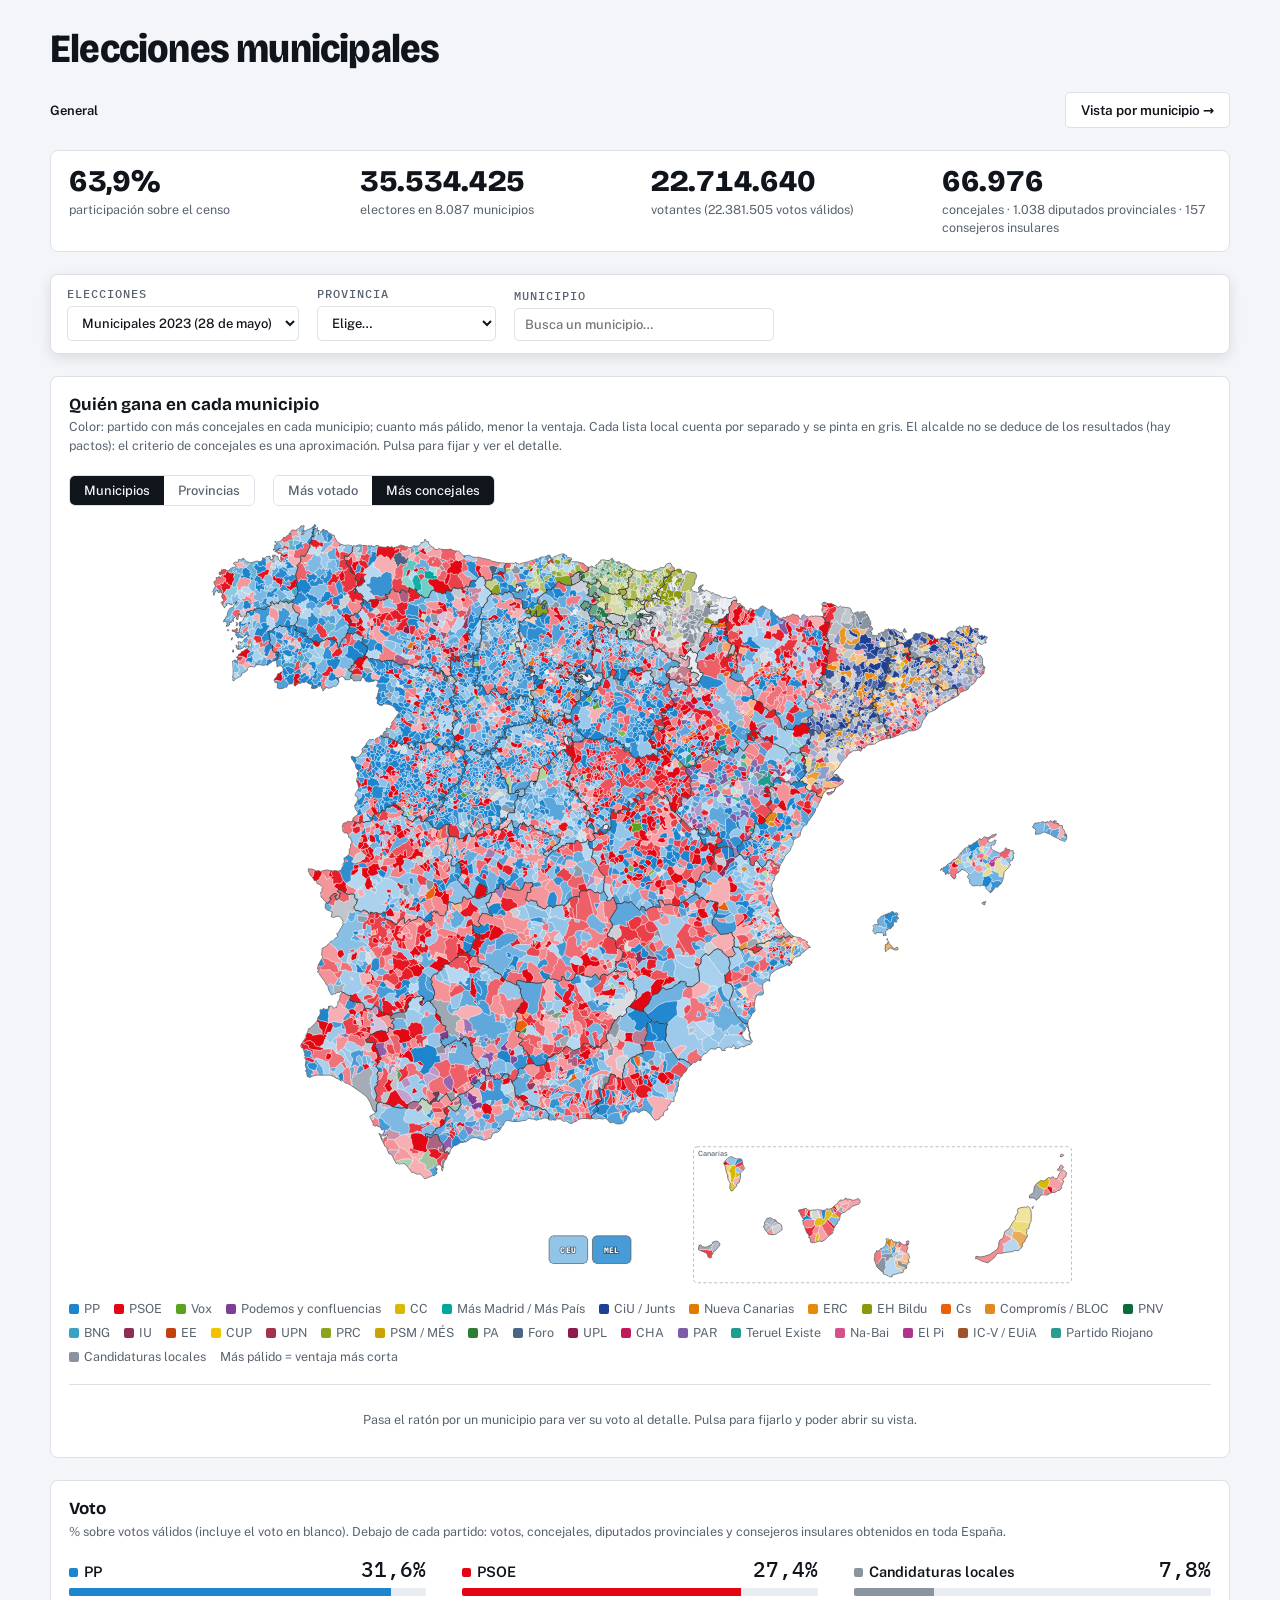
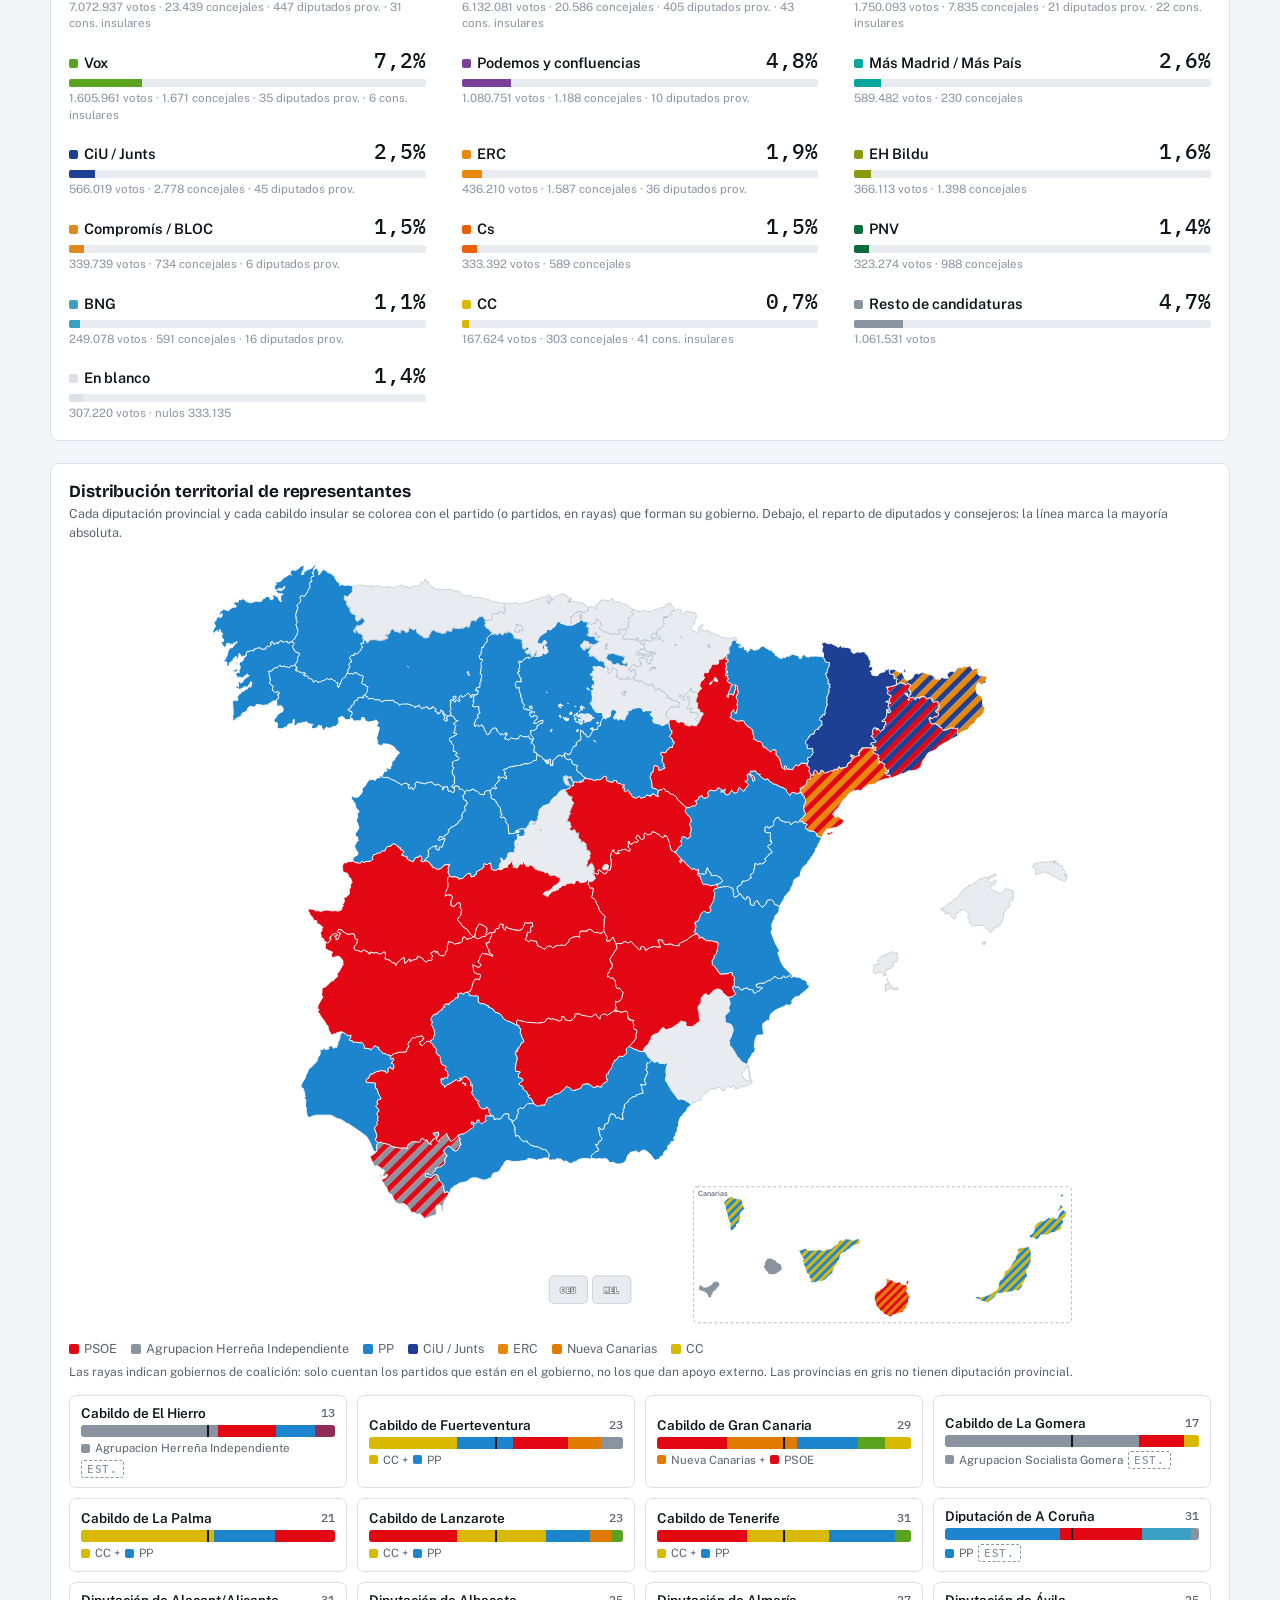
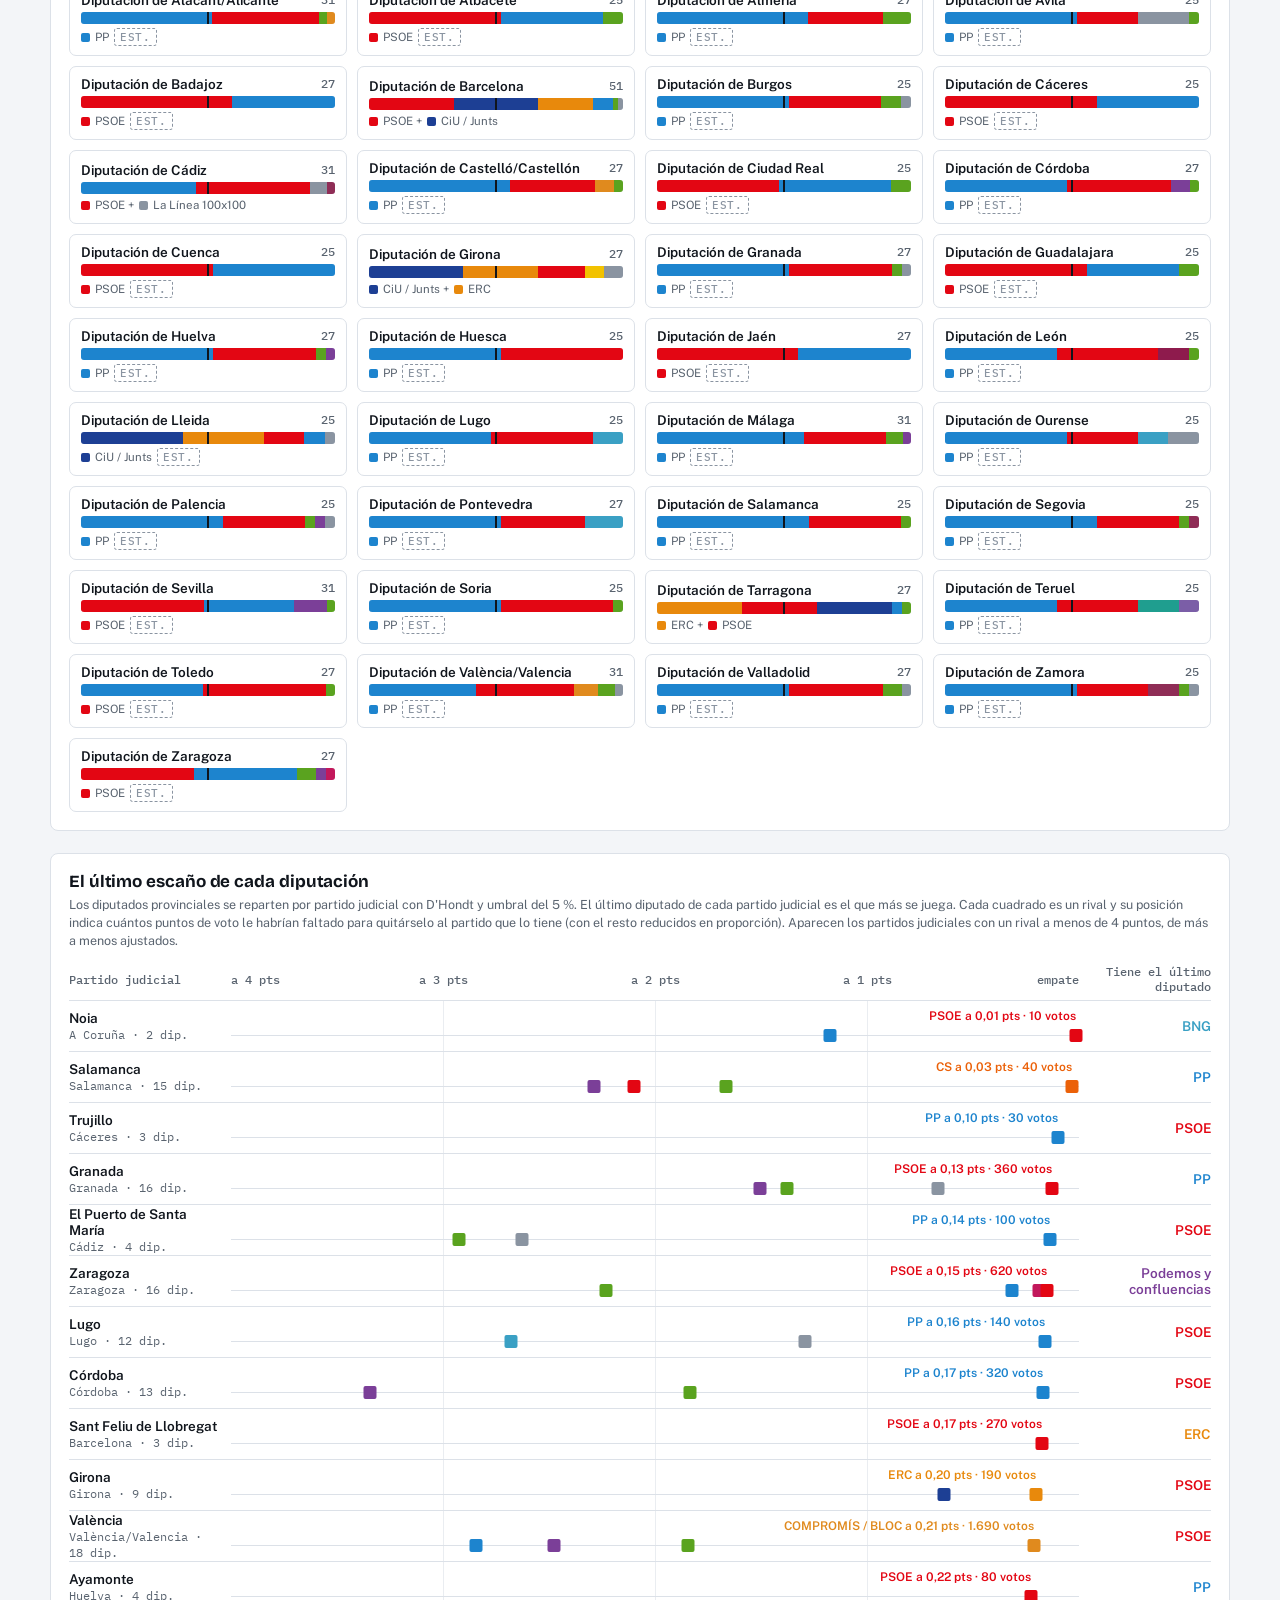
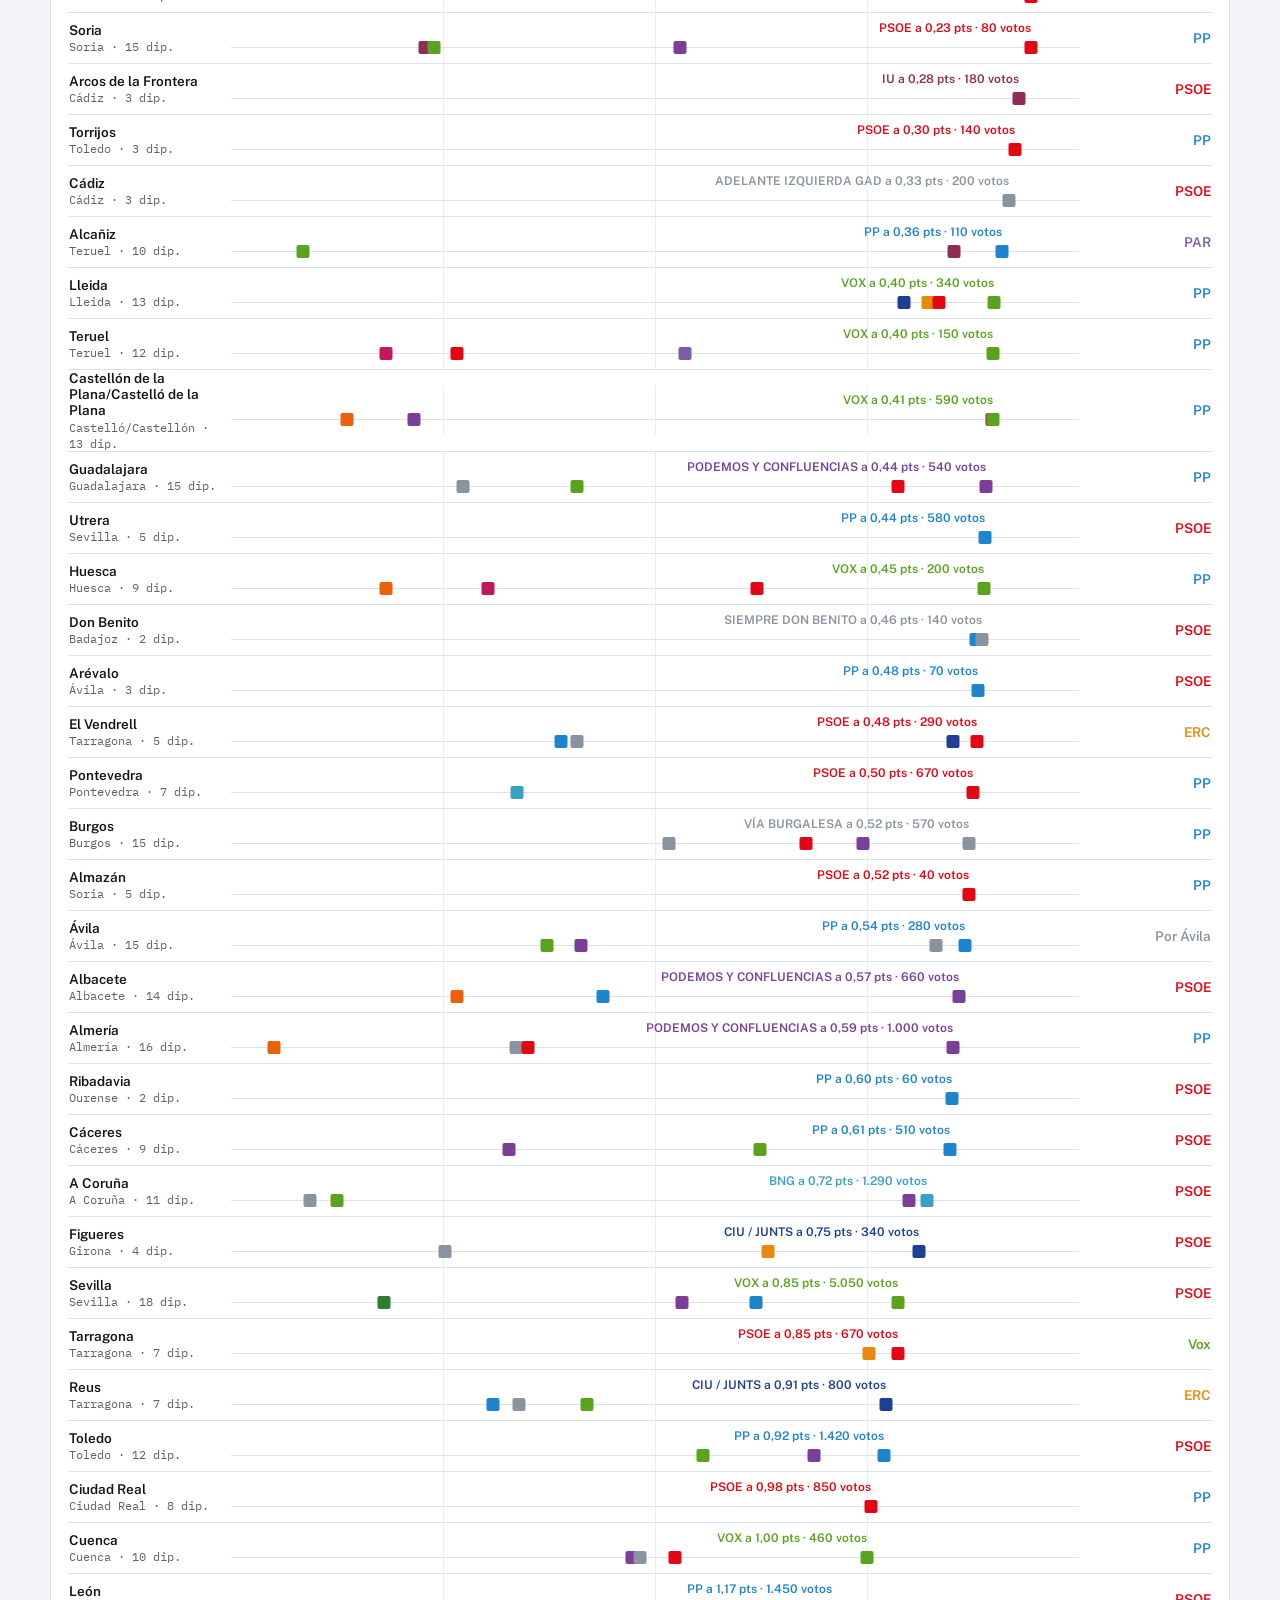
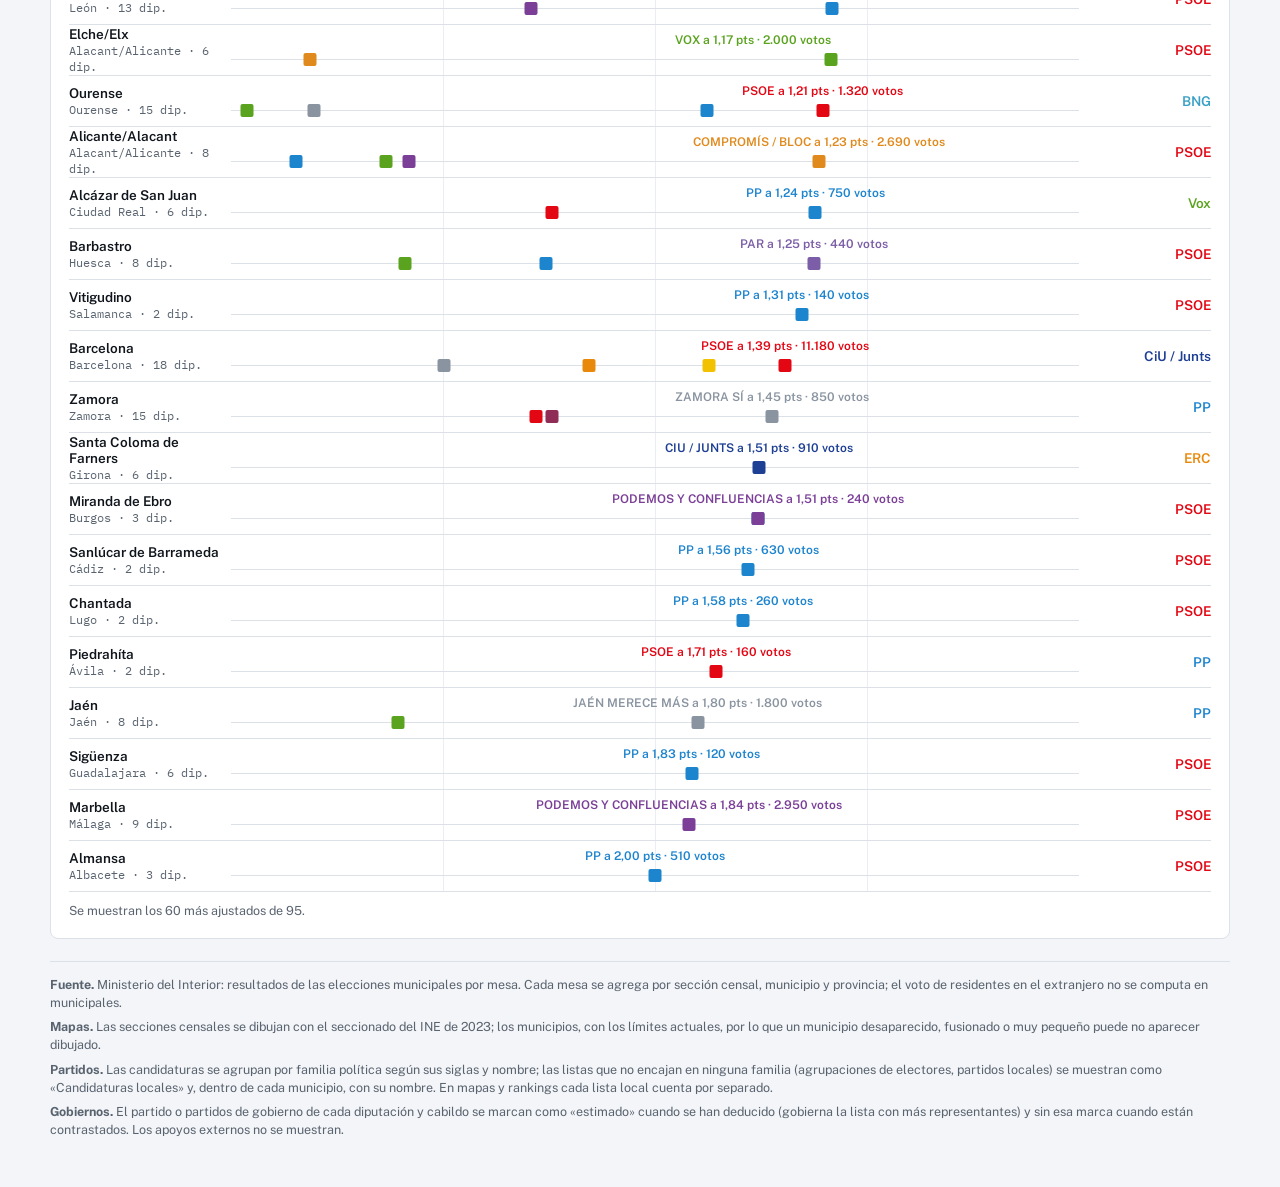
==== index.html @ f59f626d "Upload municipal election simulator Co-authored-by: Copilot App <223556219+Copilot@users.noreply.git" ====
<!doctype html>
<html lang="es">
<head>
<meta charset="utf-8">
<meta name="viewport" content="width=device-width,initial-scale=1,viewport-fit=cover">
<title>Elecciones municipales</title>
<meta name="description" content="Resultados de las elecciones municipales de España (1979-2023) por sección censal, municipio, provincia, diputación y cabildo.">
<link rel="stylesheet" href="https://fonts.googleapis.com/css2?family=Bricolage+Grotesque:opsz,wght@12..96,600;12..96,800&family=Public+Sans:wght@400;500;600&family=IBM+Plex+Mono:wght@400;500&display=swap"><link rel="stylesheet" href="css/style.css">

</head>
<body>
<div class="wrap">
  <h1 class="sitetitle"><a href="index.html">Elecciones municipales</a></h1>
  <div class="topbar">
    <nav class="crumbs" id="crumbs" aria-label="Migas de pan"><span class="cur">General</span></nav>
    <div class="navbtns">
      <a class="btnlk ghost" id="bMun" href="municipio.html">Vista por municipio →</a>
    </div>
  </div>
  <section class="card" id="part"><div class="kpis k4" id="partk"></div></section>
  <div id="bar"></div>

  <section class="card">
    <h2>Quién gana en cada municipio</h2>
    <p class="note" id="wnote"></p>
    <div class="toolrow">
      <div class="seg2" role="group" aria-label="Nivel del mapa"><button type="button" id="lMun" aria-pressed="true">Municipios</button><button type="button" id="lProv" aria-pressed="false">Provincias</button></div>
      <div class="seg2" role="group" aria-label="Criterio"><button type="button" id="cVot" aria-pressed="false">Más votado</button><button type="button" id="cCon" aria-pressed="true">Más concejales</button></div>
    </div>
    <svg class="natmap" id="nmap" role="img" aria-label="Mapa de ganadores"></svg>
    <div class="leg" id="wleg"></div>
    <div id="upanel" class="upanel"></div>
  </section>

  <section class="card">
    <h2>Voto</h2>
    <p class="note">% sobre votos válidos (incluye el voto en blanco). Debajo de cada partido: votos, concejales, diputados provinciales y consejeros insulares obtenidos en toda España.</p>
    <div class="rows" id="votes"></div>
  </section>

  <section class="card" id="terr">
    <h2>Distribución territorial de representantes</h2>
    <p class="note" id="tnote"></p>
    <svg class="natmap" id="tmap" role="img" aria-label="Mapa de gobiernos de diputaciones y cabildos"></svg>
    <div class="leg" id="tleg"></div>
    <p class="tnote">Las rayas indican gobiernos de coalición: solo cuentan los partidos que están en el gobierno, no los que dan apoyo externo. Las provincias en gris no tienen diputación provincial.</p>
    <div class="cards" id="tcards"></div>
  </section>


  <section class="card">
    <h2>El último escaño de cada diputación</h2>
    <p class="note" id="lsnote"></p>
    <div class="ls" id="disp"></div>
  </section>

  <div class="notes" id="notes"></div>
</div>
<div class="tt" id="tt"></div>
<script src="js/lib.js"></script>
<script>
let MAP, ALLP = {}, LEVEL = 'mun', BY = 's', SELP = DEF_PROV, MUNS = {};
const PROVN = id => G.prov[G.pi[id]];
function partic() {
  const n = G.nat, vc = n.v.reduce((a, b) => a + b, 0), vt = vc + n.bl + n.nu;
  $('#partk').innerHTML = `<div><b>${fmt(vt / n.censo)}</b><span>participación sobre el censo</span></div><div><b>${nf(n.censo)}</b><span>electores en ${nf(n.nm)} municipios</span></div><div><b>${nf(vt)}</b><span>votantes (${nf(vc + n.bl)} votos válidos)</span></div><div><b>${nf(n.conc.reduce((a, b) => a + b, 0))}</b><span>concejales${G.hasdip ? ` · ${nf(n.dips.reduce((a, b) => a + b, 0))} diputados provinciales` : ''}${G.hascab ? ` · ${nf(n.ins.reduce((a, b) => a + b, 0))} consejeros insulares` : ''}</span></div>`;
}
function votes() { voteBars('#votes', G.nat.v, G.nat.bl, G.nat.nu, { conc: G.nat.conc, dips: G.hasdip ? G.nat.dips : null, ins: G.hascab ? G.nat.ins : null, maxShow: 14 }) }

/* ---------- mapa de ganadores ---------- */
function mapFrame(svg) { return `<rect class="bx" x="${MAP.can[0]}" y="${MAP.can[1]}" width="${MAP.can[2]}" height="${MAP.can[3]}" rx="6"/><text x="${MAP.can[0] + 8}" y="${MAP.can[1] + 16}">Canarias</text>` + [['ceu', 'CEU'], ['mel', 'MEL']].map(([k, t]) => { const b = MAP.boxes[k]; return `<text class="btnlab" x="${b[0] + b[2] / 2}" y="${b[1] + b[3] / 2 + 5}">${t}</text>` }).join('') }
function winners() {
  const svg = $('#nmap'); svg.setAttribute('viewBox', `0 0 ${MAP.w} ${MAP.h}`);
  $('#lMun').setAttribute('aria-pressed', LEVEL === 'mun'); $('#lProv').setAttribute('aria-pressed', LEVEL === 'prov');
  $('#cVot').setAttribute('aria-pressed', BY === 'v'); $('#cCon').setAttribute('aria-pressed', BY === 's');
  $('#wnote').textContent = (LEVEL === 'mun' ? 'Color: ' : 'Color: ') + (BY === 's' ? 'partido con más concejales' : 'candidatura más votada') + (LEVEL === 'mun' ? ' en cada municipio' : ' en el conjunto de cada provincia') + '; cuanto más pálido, menor la ventaja. Cada lista local cuenta por separado y se pinta en gris. El alcalde no se deduce de los resultados (hay pactos): el criterio de concejales es una aproximación. Pulsa para fijar y ver el detalle.';
  const used = new Set(); let h = '';
  const oldp = $('#upanel');
  if (LEVEL === 'mun') {
    Object.keys(MAP.mun).forEach(id => {
      const m = MUNS[id], w = m && win(m.E, m.bl, BY), d = MAP.mun[id];
      if (!m || !w) { h += `<path class="nd" d="${d}" data-tt="${esc(m ? m.n : id)} · sin datos"/>`; return }
      used.add(w.w);
      h += `<path d="${d}" data-m="${id}" style="${shade(w.w, w.m, BY === 's' ? 0.5 : 0.30)}" data-tt="${esc(m.n)} · ${esc(en(w.e))} ${BY === 's' ? w.e.s + ' concejales de ' + w.S : fmt(w.sh)}"/>`;
    });
    h += Object.values(MAP.prov).map(d => `<path class="pv" d="${d}"/>`).join('');
  } else {
    G.prov.forEach(p => {
      const d = MAP.prov[p.id]; if (!d) return;
      const w = winOf(BY === 's' ? p.conc : p.v, BY === 's' ? 0 : p.bl); if (!w) return; used.add(w.w);
      h += `<path d="${d}" data-p="${p.id}" style="${shade(w.w, w.m * (BY === 's' ? 1 : 1), 0.22)}" data-tt="${esc(p.n)} · ${esc(pname(w.w))} (${BY === 's' ? nf(p.conc[w.w]) + ' concejales' : fmt(p.v[w.w] / (p.v.reduce((a, b) => a + b, 0) + p.bl))})"/>`;
    });
  }
  svg.innerHTML = h + mapFrame();
  $('#wleg').innerHTML = [...used].sort((a, b) => a - b).map(i => `<span><i style="background:${pcol(i)}"></i>${esc(pname(i))}</span>`).join('') + '<span>Más pálido = ventaja más corta</span>';
  if (LEVEL === 'mun') attachPanel(svg, 'path[data-m]', 'm', id => { const m = MUNS[id]; if (!m) return null; const p = PROVN(id.slice(0, 2));
    return { title: m.n, meta: `${esc(p.n)} · ${nf(m.censo)} electores`, E: m.E, bl: m.bl, nu: m.nu, censo: m.censo, showS: true, seats: m.E.reduce((a, e) => a + e.s, 0), ref: { v: p.v, bl: p.bl }, refName: 'la provincia', action: { label: 'Ver el municipio →', run: () => nav(hMun(id)) } } }, 'Pasa el ratón por un municipio para ver su voto al detalle. Pulsa para fijarlo y poder abrir su vista.');
  else attachPanel(svg, 'path[data-p]', 'p', id => { const p = PROVN(id); const E = p.v.map((v, i) => ({ i, v, s: p.conc[i], n: null })).filter(e => e.v > 0);
    return { title: p.n, meta: `${nf(p.censo)} electores · ${nf(p.nm)} municipios`, E, bl: p.bl, nu: p.nu, censo: p.censo, showS: true, action: { label: 'Ver la provincia →', run: () => nav(hProv(id)) } } }, 'Pasa el ratón por una provincia para ver su voto al detalle. Pulsa para fijarla.');
}

/* ---------- gobiernos de diputaciones y cabildos ---------- */
function bodies() {
  const L = [];
  G.prov.forEach(p => { if (p.dip) L.push({ id: 'd' + p.id, kind: 'd', pid: p.id, n: 'Diputación de ' + p.n, short: p.n, seats: p.dip.s, es: p.dip.es }) });
  G.cab.forEach(c => L.push({ id: 'c' + c.id, kind: 'c', pid: c.pid, cid: c.id, n: 'Cabildo de ' + c.n, short: c.n, seats: c.s, es: c.es }));
  return L;
}
function bodyList(b) { return b.es.map((s, i) => ({ i, s })).filter(x => x.s > 0).sort((a, c) => c.s - a.s) }
function terr() {
  const B = bodies(), svg = $('#tmap');
  if (!B.length || !Object.keys(GOV).length) { $('#terr').querySelector('.tnote').hidden = true; $('#tnote').textContent = 'En estas elecciones no hay datos de diputaciones ni cabildos: las diputaciones se eligen por partido judicial desde 1987 y los cabildos canarios tienen datos desde 1987.'; svg.style.display = 'none'; return }
  $('#tnote').textContent = 'Cada diputación provincial y cada cabildo insular se colorea con el partido (o partidos, en rayas) que forman su gobierno. Debajo, el reparto de diputados y consejeros: la línea marca la mayoría absoluta.';
  const bm = {}; B.forEach(b => bm[b.id] = b); svg.setAttribute('viewBox', `0 0 ${MAP.w} ${MAP.h}`);
  let h = '', used = new Map();
  const tip = b => { const g = govOf(b.id); return `${b.n} · ${b.seats} ${b.kind === 'd' ? 'diputados' : 'consejeros'}${g ? ' · gobierno: ' + g.parts.map(p => p.n).join(' + ') : ''} · ${bodyList(b).map(x => pname(x.i) + ' ' + x.s).join(', ')}` };
  Object.keys(MAP.prov).forEach(pid => {
    const b = bm['d' + pid];
    if (pid === '35' || pid === '38') return;
    if (!b) { h += `<path class="nodip" d="${MAP.prov[pid]}" data-tt="${esc(PROVN(pid) ? PROVN(pid).n : pid)} · sin diputación provincial"/>`; return }
    const g = govOf(b.id); if (g) g.parts.forEach(p => used.set(p.i, p.n));
    h += `<path class="dp" d="${MAP.prov[pid]}" data-d="${pid}" style="fill:${govFill(g, 9)}" data-tt="${esc(tip(b))}"/>`;
  });
  Object.keys(MAP.isl).forEach(iid => { const b = bm['c' + iid]; if (!b) return; const g = govOf(b.id); if (g) g.parts.forEach(p => used.set(p.i, p.n)); h += `<path class="dp" d="${MAP.isl[iid]}" data-c="${iid}" style="fill:${govFill(g, 5)}" data-tt="${esc(tip(b))}"/>` });
  svg.innerHTML = h + mapFrame();
  svg.querySelectorAll('[data-d]').forEach(p => p.onclick = () => nav(hProv(p.dataset.d, 'dip')));
  svg.querySelectorAll('[data-c]').forEach(p => p.onclick = () => nav(hCab(p.dataset.c)));
  $('#tleg').innerHTML = [...used.keys()].map(i => `<span><i style="background:${pcol(i)}"></i>${esc(used.get(i))}</span>`).join('');
  B.sort((a, b) => a.n.localeCompare(b.n, 'es'));
  $('#tcards').innerHTML = B.map(b => { const g = govOf(b.id);
    return `<button type="button" class="bcard" data-id="${b.id}"><div class="t"><span>${esc(b.n)}</span><small>${b.seats}</small></div>${seatBar(bodyList(b).map(x => ({ i: x.i, s: x.s })), b.seats, 'sm')}<div class="g">${g ? g.parts.map(p => `<i style="background:${pcol(p.i)}"></i>${esc(p.n)}`).join(' + ') + (g.est ? ' <span class="est">est.</span>' : '') : '–'}</div></button>` }).join('');
  $('#tcards').querySelectorAll('.bcard').forEach(c => c.onclick = () => { const b = bm[c.dataset.id]; nav(b.kind === 'd' ? hProv(b.pid, 'dip') : hCab(b.cid)) });
}

/* ---------- último escaño de las diputaciones (por partido judicial) ---------- */
function lastSeats() {
  const MAXG = 4, L = [];
  if (!G.hasdip) { $('#disp').innerHTML = '<p class="note">En estas elecciones no hay datos de partidos judiciales ni de diputaciones.</p>'; $('#lsnote').textContent = ''; return }
  $('#lsnote').textContent = `Los diputados provinciales se reparten por partido judicial con D'Hondt y umbral del 5 %. El último diputado de cada partido judicial es el que más se juega. Cada cuadrado es un rival y su posición indica cuántos puntos de voto le habrían faltado para quitárselo al partido que lo tiene (con el resto reducidos en proporción). Aparecen los partidos judiciales con un rival a menos de ${MAXG} puntos, de más a menos ajustados.`;
  Object.entries(ALL).forEach(([pid, P]) => P.pj.forEach(pj => {
    const seats = pj[2]; if (seats < 2) return;
    const E = ents(pj[6], pj[7]), A = analyzeE(E, pj[4], seats, 0.05); if (!A.lastW) return;
    const h = A.lastW.k, gaps = [];
    A.L.forEach((e, j) => { if (j === h) return; const nd = needShare(A.row, j, seats, A.es[j] + 1, 0.05); if (nd !== null) gaps.push([j, (nd - A.row[j]) * 100, (nd - A.row[j]) * A.valid]) });
    gaps.sort((x, y) => x[1] - y[1]);
    if (gaps.length && gaps[0][1] <= MAXG) L.push({ pid, pj, A, h, gaps: gaps.filter(g => g[1] <= MAXG).slice(0, 4) });
  }));
  L.sort((x, y) => x.gaps[0][1] - y.gaps[0][1]);
  const fm = x => x.toFixed(2).replace('.', ','), xx = g => (1 - Math.min(g, MAXG) / MAXG) * 100;
  const ticks = [4, 3, 2, 1, 0].map(v => `<span class="${v % 2 ? 'o' : ''}" style="left:${(1 - v / MAXG) * 100}%">${v === 0 ? 'empate' : 'a ' + v + ' pts'}</span>`).join('');
  let h = `<div class="ax"><span>Partido judicial</span><div class="tk">${ticks}</div><span class="hh">Tiene el último diputado</span></div>`;
  L.slice(0, 60).forEach(d => {
    const g0 = d.gaps[0], pos = xx(g0[1]), al = pos > 70 ? `right:${100 - pos}%;text-align:right` : `left:${pos}%;transform:translateX(-50%)`, ln = j => d.A.L[j];
    const sq = d.gaps.slice().reverse().map(g => `<span class="sq" style="left:${xx(g[1])}%;background:${pcol(ln(g[0]).i)}" title="${esc(en(ln(g[0])))} a ${fm(g[1])} pts · unos ${nf(Math.ceil(g[2] / 10) * 10)} votos"></span>`).join('');
    h += `<button type="button" class="row" data-id="${d.pid}" data-pj="${d.pj[0]}"><span class="nm"><b>${esc(d.pj[1])}</b><small>${esc(PROVN(d.pid).n)} · ${d.pj[2]} dip.</small></span><span class="tr">${[1, 2, 3].map(v => `<span class="g" style="left:${xx(v)}%"></span>`).join('')}${sq}<span class="lb" style="color:${pcol(ln(g0[0]).i)};${al}">${esc(en(ln(g0[0])).toUpperCase().slice(0, 22))} a ${fm(g0[1])} pts · ${nf(Math.ceil(g0[2] / 10) * 10)} votos</span></span><span class="hd" style="color:${pcol(ln(d.h).i)}">${esc(en(ln(d.h)).slice(0, 22))}</span></button>`;
  });
  $('#disp').innerHTML = L.length ? h + (L.length > 60 ? `<p class="note" style="margin:10px 0 0">Se muestran los 60 más ajustados de ${L.length}.</p>` : '') : '<p class="note">Ningún partido judicial tuvo un rival a menos de 4 puntos del último diputado.</p>';
  $('#disp').querySelectorAll('.row').forEach(b => b.onclick = () => nav(href('provincia.html', { p: b.dataset.id, v: 'dip', pj: b.dataset.pj })));
}
let ALL = null;
(async () => {
  try {
    await loadG(); MAP = await jget('mapas/espana.json'); ALL = await loadAllProv();
    Object.entries(ALL).forEach(([pid, P]) => P.m.forEach(m => MUNS[pid + m[0]] = mkMun(m)));
    partic(); votes(); winners(); terr(); lastSeats();
    $('#lMun').onclick = () => { LEVEL = 'mun'; winners() }; $('#lProv').onclick = () => { LEVEL = 'prov'; winners() };
    $('#cVot').onclick = () => { BY = 'v'; winners() }; $('#cCon').onclick = () => { BY = 's'; winners() };
    await mountBar('');
    $('#bMun').href = hMun(DEF_MUN);
    $('#notes').innerHTML = notesHTML(); document.title = 'Elecciones municipales ' + G.year;
  } catch (e) { console.error(e); $('#notes').textContent = 'No se pudieron cargar los datos: ' + e }
})();
</script>

</body>
</html>
---- css/style.css ----
/* Layout: cabecera editorial con titular dinámico, control de tiempo, dos columnas (voto | curva), hemiciclo + tabla, cuadrícula de provincias y escaños disputados */
:root{
  --bg:#f3f5f8; --surface:#ffffff; --ink:#10151c; --muted:#59636f; --faint:#8a94a1; --rule:#dce1e8; --track:#e8ecf1;
  --live:#c2410c; --live-bg:#fff1e8; --focus:#1d4ed8;
  --c-PP:#1d84ce; --c-PSOE:#e30613; --c-VOX:#5aa31f; --c-SUMAR:#e6007e; --c-PODEMOS:#7b3f98; --c-SALF:#b8860b;
  --c-ERC:#e8890c; --c-JUNTS:#00a99d; --c-BILDU:#8a9a0a; --c-PNV:#0b6b3a; --c-BNG:#3aa0c4; --c-CC:#d9b800; --c-UPN:#a3324a; --c-OTROS:#8a94a1;
  --f-display:'Bricolage Grotesque','Arial Narrow',system-ui,sans-serif; --f-body:'Public Sans',system-ui,sans-serif; --f-mono:'IBM Plex Mono',ui-monospace,monospace;
}
@media (prefers-color-scheme:dark){:root:not([data-theme="light"]){
  --bg:#0d1117; --surface:#161b22; --ink:#eef1f5; --muted:#a5afbb; --faint:#7a8593; --rule:#2a313b; --track:#242b35;
  --live:#fb923c; --live-bg:#2a1a10; --focus:#7aa2ff;
  --c-PP:#4aa3e8; --c-PSOE:#f0535b; --c-VOX:#7cc43a; --c-SUMAR:#f2489f; --c-PODEMOS:#a678c6; --c-SALF:#d6a428;
  --c-ERC:#f29a2a; --c-JUNTS:#2bc7ba; --c-BILDU:#adc12a; --c-PNV:#3aa56a; --c-BNG:#5bbbdc; --c-CC:#ecc82a; --c-UPN:#cf5a73; --c-OTROS:#7a8593; color-scheme:dark}}
:root[data-theme="dark"]{
  --bg:#0d1117; --surface:#161b22; --ink:#eef1f5; --muted:#a5afbb; --faint:#7a8593; --rule:#2a313b; --track:#242b35;
  --live:#fb923c; --live-bg:#2a1a10; --focus:#7aa2ff;
  --c-PP:#4aa3e8; --c-PSOE:#f0535b; --c-VOX:#7cc43a; --c-SUMAR:#f2489f; --c-PODEMOS:#a678c6; --c-SALF:#d6a428;
  --c-ERC:#f29a2a; --c-JUNTS:#2bc7ba; --c-BILDU:#adc12a; --c-PNV:#3aa56a; --c-BNG:#5bbbdc; --c-CC:#ecc82a; --c-UPN:#cf5a73; --c-OTROS:#7a8593; color-scheme:dark}
*{box-sizing:border-box}
body{background:var(--bg);color:var(--ink);font-family:var(--f-body);font-size:15px;line-height:1.45;padding-inline:16px;padding-block:20px 40px}
.wrap{max-width:1180px;margin-inline:auto;display:flex;flex-direction:column;gap:22px}
.kick{display:flex;flex-wrap:wrap;gap:10px 14px;align-items:center;font:500 12px/1 var(--f-mono);letter-spacing:.08em;text-transform:uppercase;color:var(--muted)}
.pill{padding:5px 9px;border-radius:3px;background:var(--live-bg);color:var(--live);font-weight:500}
.pill::before{content:"";display:inline-block;width:7px;height:7px;border-radius:50%;background:var(--live);margin-right:7px;vertical-align:1px}
h1{font:800 clamp(28px,5vw,48px)/1.04 var(--f-display);letter-spacing:-.02em;text-wrap:balance;margin:12px 0 10px;font-stretch:90%}
.sub{max-width:78ch;color:var(--muted);font-size:15.5px;margin:0}
.sub b{color:var(--ink);font-weight:600}
.ctrl{display:flex;flex-wrap:wrap;gap:12px 18px;align-items:center;background:var(--surface);border:1px solid var(--rule);border-radius:8px;padding:12px 16px}
.ctrl{position:sticky;top:8px;z-index:30;box-shadow:0 4px 14px rgba(0,0,0,.12)}
@media(max-width:560px){.ctrl{padding:8px 10px;gap:6px 10px}.ctrl .big{font-size:18px;min-width:5ch}.ctrl button{padding:6px 10px}.ctrl .rng{order:5;flex-basis:100%}.ctrl .ord .lbl{display:none}.ctrl .ord select{padding:5px 6px;max-width:150px}}
.ctrl button{font:500 13px var(--f-body);border:1px solid var(--ink);background:var(--ink);color:var(--bg);padding:8px 14px;border-radius:5px;cursor:pointer}
.ctrl button:hover{opacity:.88}
.ctrl .rng{flex:1 1 260px;display:flex;flex-direction:column;gap:4px;min-width:0}
.ctrl input[type=range]{width:100%;accent-color:var(--ink)}
.ctrl .big{font:500 22px var(--f-mono);font-variant-numeric:tabular-nums;min-width:7ch}
.ctrl label{font-size:13px;color:var(--muted);display:flex;gap:7px;align-items:center}
.ord{display:flex;flex-direction:column;gap:4px}
.ord select{font:500 13px var(--f-body);background:var(--surface);color:var(--ink);border:1px solid var(--rule);border-radius:5px;padding:7px 9px}
.ctrl label.lbl{display:block}
.lbl{font:500 11.5px/1.2 var(--f-mono);letter-spacing:.09em;text-transform:uppercase;color:var(--muted)}
.cols{display:grid;grid-template-columns:minmax(0,5fr) minmax(0,6fr);gap:22px}
@media(max-width:860px){.cols{grid-template-columns:minmax(0,1fr)}}
.card{background:var(--surface);border:1px solid var(--rule);border-radius:8px;padding:18px;min-width:0}
.card h2{font:700 17px/1.2 var(--f-display);margin:0 0 3px;letter-spacing:-.005em}
.card .note{font-size:12.5px;color:var(--muted);margin:0 0 14px}
.rows{display:flex;flex-direction:column;gap:11px}
.prow .top{display:flex;align-items:baseline;gap:8px}
.prow .nm{font-weight:600;font-size:14.5px}
.prow .sw{width:9px;height:9px;border-radius:2px;display:inline-block;margin-right:6px}
.prow .pc{margin-left:auto;font:500 21px var(--f-mono);font-variant-numeric:tabular-nums}
.prow .mg{font:400 11.5px var(--f-mono);color:var(--muted);min-width:5.5ch;text-align:right}
.bar{position:relative;height:8px;background:var(--track);border-radius:2px;margin-top:5px}
.bar i{position:absolute;left:0;top:0;bottom:0;border-radius:2px 0 0 2px}
.bar u{position:absolute;top:-3px;bottom:-3px;width:2px;background:var(--ink);text-decoration:none}
.bar s{position:absolute;top:-1px;bottom:-1px;width:0;border-left:2px dotted var(--faint);text-decoration:none}
.prow .ft{font-size:11.5px;color:var(--faint);margin-top:3px}
.legend{display:flex;flex-wrap:wrap;gap:6px 16px;font-size:12px;color:var(--muted);margin-top:14px;border-top:1px solid var(--rule);padding-top:11px}
.legend span::before{content:"";display:inline-block;margin-right:6px;vertical-align:middle}
.lg1::before{width:2px;height:12px;background:var(--ink)}
.lg2::before{height:12px;border-left:2px dotted var(--faint)}
.lg3::before{width:14px;height:8px;background:var(--track)}
svg text{font-family:var(--f-mono)}
#chart{width:100%;height:auto;display:block}
.tt{position:fixed;z-index:20;pointer-events:none;background:var(--ink);color:var(--bg);padding:8px 10px;border-radius:5px;font:12px/1.5 var(--f-mono);display:none;max-width:260px}
.seatsgrid{display:grid;grid-template-columns:minmax(0,1fr) minmax(0,1fr);gap:22px;align-items:start}
@media(max-width:860px){.seatsgrid{grid-template-columns:minmax(0,1fr)}}
.hemi{position:relative}
.hemi .mid{position:absolute;left:0;right:0;bottom:6px;text-align:center}
.hemi .n{font:800 clamp(30px,8vw,44px)/1 var(--f-display);letter-spacing:-.02em}
.hemi .lbl{font-size:10px}
.tbl{width:100%;border-collapse:collapse;font-size:13.5px}
.tbl th{font:500 11px var(--f-mono);letter-spacing:.07em;text-transform:uppercase;color:var(--muted);text-align:right;padding:0 0 7px 8px;border-bottom:1px solid var(--rule)}
.tbl th:first-child,.tbl td:first-child{text-align:left;padding-left:0}
.tbl td{padding:7px 0 7px 8px;text-align:right;border-bottom:1px solid var(--rule);font-variant-numeric:tabular-nums}
.tbl td.s{font:500 17px var(--f-mono)}
.tbl td.r,.tbl td.d{font:400 12.5px var(--f-mono);color:var(--muted)}
.tbl .sw{width:9px;height:9px;border-radius:2px;display:inline-block;margin-right:7px}
.maj{display:flex;flex-wrap:wrap;gap:8px 22px;margin-top:14px;font-size:13px;color:var(--muted)}
.maj b{color:var(--ink);font:500 15px var(--f-mono)}
.mapwrap{display:grid;grid-template-columns:minmax(0,3fr) minmax(0,2fr);gap:22px;align-items:start}
@media(max-width:860px){.mapwrap{grid-template-columns:minmax(0,1fr)}}
.mapsvg{width:100%;height:auto;display:block;max-width:640px;margin:0 auto}
.mapsvg path,.mapsvg rect.sqr{stroke:var(--card);stroke-width:1.6;stroke-linejoin:round;cursor:pointer;transition:fill-opacity .25s}
.mapsvg .sel{stroke:var(--ink);stroke-width:4}
.mapsvg [data-id]:focus-visible{outline:none;stroke:var(--focus);stroke-width:4}
.mapsvg text{font:600 15px var(--f-mono);fill:#fff;text-anchor:middle;dominant-baseline:central;pointer-events:none;paint-order:stroke;stroke:rgba(0,0,0,.35);stroke-width:2.5px}
.mapsvg .bx{fill:none;stroke:var(--faint);stroke-width:1.2;stroke-dasharray:5 4}
.mapsvg .bt{font:500 13px var(--f-body);fill:var(--muted);stroke:none;text-anchor:start}
.leg{display:flex;flex-wrap:wrap;gap:6px 14px;font-size:12.5px;color:var(--muted);margin-top:10px;align-items:center}
.leg i{display:inline-block;width:10px;height:10px;border-radius:2px;margin-right:5px;vertical-align:-1px}
.gobtn{font:500 13px var(--f-body);border:1px solid var(--ink);background:var(--ink);color:var(--bg);padding:8px 14px;border-radius:5px;cursor:pointer}.gobtn:focus-visible{outline:3px solid var(--focus);outline-offset:2px}
.pd h3{font:700 20px var(--f-display);margin:0 0 2px}
.pd .meta{color:var(--muted);font-size:13px;margin-bottom:12px}
.ls{display:flex;flex-direction:column}
.ls .ax,.ls .row{display:grid;grid-template-columns:minmax(96px,150px) minmax(0,1fr) minmax(70px,120px);gap:12px;align-items:center}
.ls .ax{font:500 11.5px var(--f-mono);color:var(--muted);padding-bottom:6px;border-bottom:1px solid var(--rule)}
.ls .ax .tk{position:relative;height:14px}
.ls .ax .tk span{position:absolute;transform:translateX(-50%);white-space:nowrap}
.ls .ax .tk span:first-child{transform:none}.ls .ax .tk span:last-child{transform:translateX(-100%)}
.ls .ax .hh{text-align:right}
.ls .row{background:none;border:0;border-bottom:1px solid var(--rule);padding:0;width:100%;text-align:left;color:inherit;cursor:pointer;font-family:inherit;min-height:50px}
.ls .row:focus-visible{outline:3px solid var(--focus);outline-offset:1px}
.ls .row:hover{background:var(--track)}
.ls .nm{font-size:13.5px;line-height:1.2}.ls .nm b{display:block;font-weight:600}.ls .nm small{color:var(--muted);font:11.5px var(--f-mono)}
.ls .tr{position:relative;height:50px}
.ls .tr::before{content:"";position:absolute;left:0;right:0;top:34px;height:1px;background:var(--rule)}
.ls .tr .g{position:absolute;top:0;bottom:0;width:1px;background:var(--rule);opacity:.6}
.ls .tr .sq{position:absolute;top:28px;width:13px;height:13px;border-radius:2px;transform:translateX(-50%)}
.ls .tr .lb{position:absolute;top:8px;font:600 12px var(--f-body);white-space:nowrap}
.ls .hd{font:600 13.5px var(--f-body);text-align:right}
@media(max-width:560px){.ls .ax,.ls .row{grid-template-columns:78px minmax(0,1fr) 64px;gap:6px}.ls .ax .tk span.o{display:none}.ls .ax .hh{font-size:10px;line-height:1.1}.ls .hd{overflow-wrap:anywhere}.ls .lb{font-size:10.5px}.ls .hd{font-size:12px}}
.foot{font-size:12.5px;color:var(--muted);display:flex;flex-direction:column;gap:8px;border-top:1px solid var(--rule);padding-top:16px}
.foot code{font:12px var(--f-mono);background:var(--track);padding:1px 5px;border-radius:3px}

.chips{display:flex;flex-wrap:wrap;gap:6px;margin:0 0 12px}
.chip{display:inline-flex;align-items:center;gap:6px;font:500 12.5px var(--f-body);color:var(--muted);background:var(--surface);border:1px solid var(--rule);border-radius:999px;padding:5px 11px 5px 9px;cursor:pointer}
.chip i{width:9px;height:9px;border-radius:2px;background:var(--c);display:inline-block;opacity:.35}
.chip[aria-pressed="true"]{color:var(--ink);border-color:var(--ink)}
.chip[aria-pressed="true"] i{opacity:1}
.chip:focus-visible{outline:3px solid var(--focus);outline-offset:1px}
.vals{display:grid;grid-template-columns:repeat(auto-fill,minmax(210px,1fr));gap:10px;margin-top:14px;border-top:1px solid var(--rule);padding-top:12px}
.val .vn{font-weight:600;font-size:13.5px;display:flex;align-items:center;gap:6px;margin-bottom:4px}
.val .sw{width:9px;height:9px;border-radius:2px;display:inline-block}
.val .vr{display:grid;grid-template-columns:22px minmax(0,1fr) auto;gap:8px;align-items:center;font-size:12.5px;color:var(--muted);padding:2px 0}
.val .vr b{font:500 14px var(--f-mono);color:var(--ink);font-variant-numeric:tabular-nums}
.ln{display:block;height:0;border-top:3px solid var(--c)}
.ln.cnt{border-top:2px dashed var(--c)}
.gwrap{margin-top:26px;border-top:1px solid var(--rule);padding-top:18px}
.gwrap h3{font:700 16px var(--f-display);margin:0 0 3px}
.grow{display:grid;grid-template-columns:minmax(0,230px) minmax(0,1fr);gap:6px 18px;align-items:end;padding:10px 0;border-bottom:1px solid var(--rule)}
.grow:last-of-type{border-bottom:0}
@media(max-width:760px){.grow{grid-template-columns:minmax(0,1fr)}}
.gt{font-weight:600;font-size:14.5px}
.gs{font-size:12.5px;color:var(--muted);margin-top:2px}
.gs b{font:500 13px var(--f-mono);color:var(--ink)}
.gsvg{width:100%;height:auto;display:block}
details summary{cursor:pointer;color:var(--ink);font-weight:600}

/* Poll of polls 29N: panel de estimación. Retícula: cabecera editorial, barra de controles fija, dos columnas (voto | evolución), escaños, tabla de encuestas, mapa y microdatos. Tokens heredados del panel de escrutinio. */
.ctrl{align-items:flex-end}
.ctrl .fld{display:flex;flex-direction:column;align-items:stretch;gap:5px;min-width:0;font-size:13px;color:var(--muted)}
.ctrl .fld .rg{display:flex;align-items:center;gap:10px}
.ctrl .fld .rg input{width:140px;max-width:100%}
.ctrl .big{font:500 15px var(--f-mono);min-width:4.6ch;color:var(--ink)}
.fld select,.advgrid select{font:500 13px var(--f-body);background:var(--surface);color:var(--ink);border:1px solid var(--rule);border-radius:5px;padding:7px 9px;max-width:100%}
fieldset.fld{border:0;margin:0;padding:0}
fieldset.fld legend{padding:0;margin-bottom:5px}
.seg>span{display:inline-flex;border:1px solid var(--rule);border-radius:5px;overflow:hidden;background:var(--surface)}
.seg input{position:absolute;opacity:0;pointer-events:none}
.seg label{padding:7px 11px;font:500 13px var(--f-body);color:var(--muted);cursor:pointer;display:block}
.seg input:checked+label{background:var(--ink);color:var(--bg)}
.seg input:focus-visible+label{outline:3px solid var(--focus);outline-offset:-3px}
.ctrl{top:calc(8px + env(safe-area-inset-top,0px))}
@media(max-width:560px){.ctrl{position:static}.ctrl .fld .rg input{width:100%}.ctrl .fld{flex:1 1 140px}}
.bar .rgw{position:absolute;top:2px;height:4px;border-radius:2px;background:var(--ink);opacity:.22}
.lg2::before{border-left:2px dotted var(--faint)}
.lg1::before{width:0;border-left:2px dotted var(--faint);height:12px;background:none}
.legend .lg2::before{width:14px;height:4px;border:0;background:var(--ink);opacity:.22;border-radius:2px}
.legend .lg3::before{width:14px;height:8px;background:var(--c-PP);opacity:.8}
.rowhead{display:flex;flex-wrap:wrap;gap:12px 20px;align-items:flex-start;justify-content:space-between}
.rowhead>div:first-child{flex:1 1 360px;min-width:0}
.btns{display:flex;gap:8px;flex-wrap:wrap}
.ghost{font:500 13px var(--f-body);border:1px solid var(--rule);background:var(--surface);color:var(--ink);padding:8px 14px;border-radius:5px;cursor:pointer}
.ghost:hover{border-color:var(--ink)}
.ghost:focus-visible{outline:3px solid var(--focus);outline-offset:2px}
.tw{overflow-x:auto;max-width:100%;margin-top:6px}
.pt{width:100%;border-collapse:collapse;font-size:13px;min-width:880px}
.pt.mt{min-width:560px}
.pt th{font:500 11px var(--f-mono);letter-spacing:.07em;text-transform:uppercase;color:var(--muted);text-align:left;padding:0 8px 7px;border-bottom:1px solid var(--rule);white-space:nowrap}
.pt td{padding:5px 8px;border-bottom:1px solid var(--rule);vertical-align:middle}
.pt .c{text-align:center;width:44px;padding-inline:4px}
.pt th:nth-child(n+4):not(:last-child),.pt td.num{text-align:right}
.pt.mt th:not(:first-child){text-align:right}
.pt .num{font-variant-numeric:tabular-nums;font-family:var(--f-mono)}
.pt tr.off td{opacity:.5}
.pt tr.off td.c,.pt tr.off .in{opacity:1}
.pt tr.grp td{font:600 12px var(--f-body);color:var(--ink);padding-top:12px;border-bottom:1px solid var(--ink)}
.pt tr.sel td{background:var(--track);font-weight:600}
.pt td .sw{width:9px;height:9px;border-radius:2px;display:inline-block;margin-right:7px}
.pt .to{font-size:12.5px;color:var(--muted)}
.pt td.up{color:var(--c-PP);font-weight:600}.pt td.dn{color:var(--c-PSOE);font-weight:600}
.in{font:13px var(--f-body);color:var(--ink);background:var(--surface);border:1px solid transparent;border-radius:4px;padding:5px 6px;width:100%;min-width:0}
.in:hover{border-color:var(--rule)}
.in:focus-visible{outline:2px solid var(--focus);outline-offset:0;border-color:transparent}
.in.num{text-align:right;font-family:var(--f-mono);width:62px}
.in.q{width:48px}
.in.txt{min-width:210px;font-weight:600}
input[type=date].in{width:132px;font-family:var(--f-mono);font-size:12.5px}
.nm2{min-width:230px}
.nm2 .pn{display:block;font-size:11.5px;color:var(--faint);padding:2px 6px 0}
.nm2 .pn.warn{color:var(--live)}
.mu{display:inline-block;width:18px;height:18px;line-height:18px;text-align:center;border-radius:3px;background:var(--ink);color:var(--bg);font:600 11px var(--f-mono);margin-right:8px}
.pt td.ro{padding-inline:8px;color:var(--muted)}
.pt .pw{color:var(--ink);font-weight:500}
.pt .x{border:0;background:none;color:var(--muted);font-size:18px;line-height:1;cursor:pointer;padding:4px 8px;border-radius:4px}
.pt .x:hover{color:var(--live)}
.pt .x:focus-visible,.pt input[type=checkbox]:focus-visible{outline:3px solid var(--focus);outline-offset:1px}
.pt input[type=checkbox]{width:16px;height:16px;accent-color:var(--ink)}
.adv{margin-top:16px;border-top:1px solid var(--rule);padding-top:12px}
.advgrid{display:grid;grid-template-columns:repeat(auto-fill,minmax(250px,1fr));gap:14px 22px;margin:14px 0 8px}
.advgrid .fld{display:flex;flex-direction:column;gap:5px}
.advgrid .rg{display:flex;align-items:center;gap:10px}
.advgrid .rg input{flex:1 1 auto;min-width:0;accent-color:var(--ink)}
.advgrid .big{font:500 15px var(--f-mono);min-width:4.6ch}
.sh{font:700 16px var(--f-display);margin:22px 0 3px}
.mapsvg .bt{stroke:none;fill:var(--muted);text-anchor:start;font:500 13px var(--f-body)}
.mapsvg path,.mapsvg rect.sqr{stroke:var(--surface)}
.pd .tbl td.r{font:400 12.5px var(--f-mono);color:var(--muted)}
.foot a{color:var(--ink)}
.chip{cursor:pointer}
#hemin{font-variant-numeric:tabular-nums}
@media (prefers-reduced-motion:reduce){*{transition:none!important}}

.nm2 .pn[hidden]{display:none}

.panel{display:flex;flex-direction:column;gap:22px}
.tabs{display:flex;gap:4px;border-bottom:1px solid var(--rule);overflow-x:auto;max-width:100%}
.tabs button{font:600 14px var(--f-body);color:var(--muted);background:none;border:0;border-bottom:3px solid transparent;padding:10px 14px;cursor:pointer;white-space:nowrap;margin-bottom:-1px}
.tabs button:hover{color:var(--ink)}
.tabs button[aria-selected="true"]{color:var(--ink);border-bottom-color:var(--ink)}
.tabs button:focus-visible{outline:3px solid var(--focus);outline-offset:-3px;border-radius:4px}
.kpis{display:grid;grid-template-columns:repeat(auto-fit,minmax(190px,1fr));gap:14px 22px;margin:14px 0 16px;padding:12px 0;border-block:1px solid var(--rule)}
.kpis b{display:block;font:800 clamp(22px,4vw,30px)/1.1 var(--f-display);letter-spacing:-.01em;font-variant-numeric:tabular-nums}
.kpis span{display:block;font-size:12.5px;color:var(--muted);margin-top:3px}
#pk{margin-bottom:0;border-bottom:0;padding-bottom:0}
.provwrap{grid-template-columns:minmax(0,4fr) minmax(0,7fr)}
.partywrap{grid-template-columns:minmax(0,1fr) minmax(0,1fr)}
@media(max-width:860px){.provwrap,.partywrap{grid-template-columns:minmax(0,1fr)}}
.fld.sel{display:flex;flex-direction:column;gap:5px;margin:0 0 12px;max-width:320px}
.fld.sel select{font:500 14px var(--f-body);background:var(--surface);color:var(--ink);border:1px solid var(--rule);border-radius:5px;padding:8px 10px}
.pd .kpis{grid-template-columns:repeat(auto-fit,minmax(150px,1fr));margin-top:6px}
.pd .kpis b{font-size:clamp(18px,3vw,23px)}
.prt{min-width:620px}
.prt th,.prt td{padding-inline:6px}
.prt th{font-size:10.5px;letter-spacing:.04em}
.prt td.num,.prt th:not(:first-child){text-align:right}
.pt td.s2{font:500 15px var(--f-mono)}
.need small{font:500 11.5px var(--f-mono);margin-left:4px}
small.gd,td.gd{color:var(--good)}small.bd,td.bd{color:var(--bad)}
.pt td.gd,.pt td.bd{font-weight:600}
.lk{white-space:nowrap;font:600 13.5px var(--f-body);color:var(--ink);background:none;border:0;padding:3px 0;cursor:pointer;text-align:left;text-decoration:underline;text-decoration-color:var(--rule);text-underline-offset:3px}
.lk:hover{text-decoration-color:var(--ink)}
.lk:focus-visible{outline:3px solid var(--focus);outline-offset:2px;border-radius:3px}
.mut{color:var(--faint);font:11.5px var(--f-mono)}
.qs{display:flex;flex-direction:column;gap:5px;margin-top:6px}
.qr{display:grid;grid-template-columns:26px minmax(110px,170px) minmax(0,1fr) 56px;gap:10px;align-items:center;font-size:13px}
.qr small{color:var(--faint);font:11px var(--f-mono)}
.qn{font:500 12px var(--f-mono);color:var(--muted);text-align:right}
.qp .sw{width:9px;height:9px;border-radius:2px;display:inline-block;margin-right:7px}
.qb{position:relative;height:12px;background:var(--track);border-radius:2px;overflow:hidden}
.qb i{position:absolute;left:0;top:0;bottom:0;border-radius:2px}
.qr.out .qb{background:none;border:1px dashed var(--faint)}
.qr.out .qb i{opacity:.35}
.qr.out .qp,.qr.out .qv,.qr.out .qn{color:var(--faint)}
.qr.won:last-of-type{}
.qv{font:500 12.5px var(--f-mono);text-align:right;font-variant-numeric:tabular-nums}
.qr.out:first-of-type{}
.tw.tall{max-height:640px;overflow:auto}
.tw.tall thead th{position:sticky;top:0;background:var(--surface);z-index:1}
.sortb{display:flex;gap:6px;flex-wrap:wrap}
#tbl tr.clk{cursor:pointer}#tbl tr.clk:hover td{background:var(--track)}
.chip small{font:500 11.5px var(--f-mono);color:var(--muted);margin-left:2px}
.mapsvg text.ml{font:600 15px var(--f-mono);text-anchor:middle;dominant-baseline:central;pointer-events:none;paint-order:stroke;stroke-width:3px}
.mapsvg text.ml.lt{fill:#fff;stroke:rgba(0,0,0,.4)}
.mapsvg text.ml.dk{fill:var(--ink);stroke:var(--surface)}
.mapsvg text.ml.lg{font-size:26px;stroke-width:4px}
.mapsvg text.ml.sm{font-size:19px;stroke-width:3.5px}
#ptab{min-width:0}
.prt{font-size:12.5px}
.mapsvg text.bt{font:500 13px var(--f-body);text-anchor:start;dominant-baseline:auto;fill:var(--muted);stroke:none;paint-order:normal}
.pd h3{font:700 22px var(--f-display);margin:0 0 2px}
[hidden]{display:none!important}
.thrb{cursor:pointer}.thrb:focus{outline:none}.thrb:focus-visible rect:first-of-type,.thrb:hover rect:first-of-type{stroke:var(--ink);stroke-width:1.5}

/* ===== Resultados finales: añadidos ===== */
:root{--card:#ffffff;--good:#15803d;--bad:#c2410c;--live:#2f3a4a;--live-bg:#e8ecf1}
@media (prefers-color-scheme:dark){:root:not([data-theme="light"]){--card:#161b22;--good:#4ade80;--bad:#fb923c;--live:#c9d1db;--live-bg:#242b35}}
:root[data-theme="dark"]{--card:#161b22;--good:#4ade80;--bad:#fb923c;--live:#c9d1db;--live-bg:#242b35}
.pill::before{background:var(--good)}
.topbar{display:flex;flex-wrap:wrap;gap:12px 18px;align-items:center;justify-content:space-between}
.crumbs{display:flex;flex-wrap:wrap;align-items:center;gap:6px 8px;font:500 13px var(--f-body);color:var(--muted)}
.crumbs a{color:var(--ink);text-decoration:none;border-bottom:1px solid var(--rule);padding-bottom:1px}
.crumbs a:hover{border-bottom-color:var(--ink)}
.crumbs .sep{color:var(--faint)}
.crumbs .cur{color:var(--ink);font-weight:600}
.crumbs small{font:500 10.5px var(--f-mono);letter-spacing:.07em;text-transform:uppercase;color:var(--faint);margin-right:5px}
.navsel{display:flex;flex-wrap:wrap;gap:10px 14px;align-items:flex-end}
.navsel label{display:flex;flex-direction:column;gap:4px}
.navsel select,.navsel input{font:500 13px var(--f-body);background:var(--surface);color:var(--ink);border:1px solid var(--rule);border-radius:5px;padding:7px 9px;max-width:230px}
.navbtns{display:flex;flex-wrap:wrap;gap:10px}
.btnlk{display:inline-flex;align-items:center;gap:6px;font:600 13.5px var(--f-body);color:var(--bg);background:var(--ink);text-decoration:none;border:1px solid var(--ink);padding:9px 15px;border-radius:5px}
.btnlk.ghost{background:var(--surface);color:var(--ink);border-color:var(--rule)}
.btnlk:hover{opacity:.88}.btnlk:focus-visible{outline:3px solid var(--focus);outline-offset:2px}
.seg2{display:inline-flex;border:1px solid var(--rule);border-radius:6px;overflow:hidden;margin:6px 0 10px;flex-wrap:wrap}
.seg2 button{font:500 13px var(--f-body);background:var(--surface);color:var(--muted);border:0;padding:7px 14px;cursor:pointer}
.seg2 button[aria-pressed="true"]{background:var(--ink);color:var(--bg)}
.seg2 button:focus-visible{outline:3px solid var(--focus);outline-offset:-3px}
.toolrow{display:flex;flex-wrap:wrap;gap:6px 18px;align-items:center}
.toolrow .fld{display:flex;align-items:center;gap:8px;font-size:13px;color:var(--muted)}
.toolrow select{font:500 13px var(--f-body);background:var(--surface);color:var(--ink);border:1px solid var(--rule);border-radius:5px;padding:6px 8px;max-width:210px}
.pmap{width:100%;height:auto;display:block;margin:6px auto 0;max-height:640px}
.pmap path{stroke:var(--surface);stroke-width:1.6;stroke-linejoin:round;cursor:pointer}
.pmap path.nd{fill:var(--track);stroke:var(--faint);cursor:default}
.pmap path.cur{stroke:var(--ink);stroke-width:5}
.pmap path.ctx{cursor:pointer}
.pmap path.hl{stroke:var(--ink);stroke-width:4}
.pmap.sec path{stroke-width:.9}
.pmap.munmap path{stroke-width:1.2}
.leg2{display:flex;flex-wrap:wrap;gap:6px 14px;font-size:12.5px;color:var(--muted);margin-top:10px;align-items:center;justify-content:center}
.leg2 i{display:inline-block;width:11px;height:11px;border-radius:2px;margin-right:5px;vertical-align:-1px}
.mapnote{font-size:12.5px;color:var(--muted);margin:10px 0 0;text-align:center}
.mapcol{min-width:0}
.ls .row.static{cursor:default}.ls .row.static:hover{background:none}
.pt.vt{min-width:0}
.pt.vt td.num small{display:block;font:500 11px var(--f-mono);color:var(--muted);margin:0;text-align:right}
.pt.vt td.need small.gd,.pt.vt td.need small.bd{display:inline;margin-left:4px}
.pt.vt td.need span.v2{display:block;font:500 11px var(--f-mono);color:var(--muted);margin-top:1px}
.bar2{display:flex;align-items:center;gap:8px;min-width:90px}
.bar2 i{display:block;height:8px;border-radius:2px;min-width:2px}
.pt.mun th.s,.pt.mun td.s{cursor:pointer}
.pt.mun th[data-s]{cursor:pointer}
.pt.mun th[data-s]:hover{color:var(--ink)}
.pt.mun th[aria-sort]::after{content:" ▾";color:var(--ink)}
.pt.mun th[aria-sort="ascending"]::after{content:" ▴"}
.pt.mun tr.rw{cursor:pointer}.pt.mun tr.rw:hover td{background:var(--track)}
.pt.mun tr.hl td{background:var(--track)}
.pt .wn{display:inline-flex;align-items:center;gap:6px;white-space:nowrap}
.pt .wn i{width:9px;height:9px;border-radius:2px;display:inline-block}
.notes{font-size:12.5px;color:var(--muted);display:flex;flex-direction:column;gap:6px;border-top:1px solid var(--rule);padding-top:14px}
.kpis.k4{grid-template-columns:repeat(auto-fit,minmax(150px,1fr))}
.empty{padding:26px 8px;color:var(--muted);text-align:center;font-size:14px}
.srch{position:relative}
.srch input{width:260px;max-width:100%}
.bignum{font:800 clamp(30px,6vw,52px)/1 var(--f-display);letter-spacing:-.02em;font-variant-numeric:tabular-nums}
.tw.tall{max-height:560px}
@media(max-width:860px){.provwrap{grid-template-columns:minmax(0,1fr)}.navsel select,.navsel input{max-width:100%}}
.qr{grid-template-columns:26px minmax(110px,170px) minmax(0,1fr) 92px}
.qv small{display:block;color:var(--faint);font:10.5px var(--f-mono)}
.pd .meta{margin-bottom:6px}
.sorry{background:var(--live-bg);border-radius:6px;padding:10px 12px;font-size:13px;color:var(--muted);margin-top:12px}
.seatstrip{display:flex;flex-wrap:wrap;gap:3px;margin-top:14px;justify-content:center}
.seatstrip i{width:16px;height:16px;border-radius:3px;display:inline-block}
.sh{margin-top:22px}
.pmap path{vector-effect:non-scaling-stroke;stroke-width:1px}
.pmap.munmap path{stroke-width:.8px}
.pmap.sec path{stroke-width:.7px}
.pmap path.cur{stroke-width:2.6px}
.pmap path.hl{stroke-width:2.6px;stroke:var(--ink)}
.pt td.num{white-space:nowrap}
.fixbar{position:sticky;top:8px;z-index:30;align-items:flex-end;box-shadow:0 4px 14px rgba(0,0,0,.10)}
.fixbar .fld{display:flex;flex-direction:column;gap:5px;min-width:0}
.fixbar select,.fixbar input{font:500 13px var(--f-body);background:var(--surface);color:var(--ink);border:1px solid var(--rule);border-radius:5px;padding:8px 10px;max-width:100%}
.fixbar .srch input{width:260px}
@media(max-width:560px){.fixbar{position:static}.fixbar .fld{flex:1 1 100%}.fixbar .srch input{width:100%}}
.mapwrap.bigmap{grid-template-columns:minmax(0,7fr) minmax(0,3fr)}
.bigmap .mapsvg{max-width:880px}
.bigmap .tbl{font-size:12.5px}
@media(max-width:860px){.mapwrap.bigmap{grid-template-columns:minmax(0,1fr)}}
.sitetitle{font:800 clamp(26px,4.5vw,40px)/1.05 var(--f-display);letter-spacing:-.02em;font-stretch:90%;margin:0}
.sitetitle a{color:var(--ink);text-decoration:none}
.sitetitle a:hover{text-decoration:underline;text-decoration-thickness:2px;text-underline-offset:5px}
/* sin bordes entre unidades del mapa */
.pmap.sec path:not(.cur):not(.hl):not(.nd){stroke:none}
.pmap path[data-m]:hover,.pmap path[data-k]:hover{stroke:var(--ink)!important;stroke-width:2.2px!important}
.pmap.nob path:hover{stroke:inherit!important}
.pmap path{stroke-linejoin:round}
.cols.one{grid-template-columns:minmax(0,1fr)}
#part{padding:14px 18px}#part .kpis{margin:0}
#part .kpis{border:0;padding:0}
/* detalle a ancho completo primero, mapa a ancho completo después */
.mapwrap.provwrap,.mapwrap:has(#pmap){grid-template-columns:minmax(0,1fr)!important}
.mapwrap:has(#pmap) > .pd{order:-1}
.mapwrap:has(#pmap) .pmap{display:block;width:100%;height:auto;max-height:88vh;margin:0 auto}
.upanel{margin-top:18px;border-top:1px solid var(--rule);padding-top:16px}
.upanel .up-hint{margin:0;text-align:center;padding:10px 0}
.upanel .up-h h3{margin:0 0 2px}
.upanel .kpis.k3{display:grid;grid-template-columns:repeat(3,minmax(0,1fr));gap:18px;margin:14px 0}
@media(max-width:700px){.upanel .kpis.k3{grid-template-columns:1fr}}
.pmap path.pin{stroke:var(--ink)!important;stroke-width:2.6px!important}
.pmap.sec path.pin,.pmap.nob path.pin{stroke:var(--ink)!important}
.panel{display:flex;flex-direction:column;gap:22px}
.tabs{display:flex;gap:4px;border-bottom:1px solid var(--rule);overflow-x:auto;max-width:100%}
.tabs button{font:600 14px var(--f-body);color:var(--muted);background:none;border:0;border-bottom:3px solid transparent;padding:10px 14px;cursor:pointer;white-space:nowrap;margin-bottom:-1px}
.tabs button:hover{color:var(--ink)}
.tabs button[aria-selected="true"]{color:var(--ink);border-bottom-color:var(--ink)}
.tabs button:focus-visible{outline:3px solid var(--focus);outline-offset:-3px;border-radius:4px}
.panel[hidden]{display:none!important}
/* tablas de análisis con una columna por partido */
#mtab,#stab{min-width:0;width:max-content;min-width:100%}
#mtab th,#stab th{white-space:nowrap;cursor:pointer}
#mtab td.pc,#stab td.pc{white-space:nowrap}
#mtab td.pc small,#stab td.pc small{display:block;font:11px var(--f-mono);color:var(--faint)}
#mtab th.stk,#mtab td.stk,#stab th.stk,#stab td.stk{position:sticky;left:0;background:var(--surface);z-index:2;white-space:nowrap;box-shadow:1px 0 0 var(--rule)}
#mtab thead th.stk,#stab thead th.stk{z-index:3}
#stab tr.hl td.stk,#mtab tr.rw:hover td.stk{background:var(--track)}
.pbt{width:max-content;min-width:100%}
.pbt th{white-space:nowrap}
.pbt td.pc{white-space:nowrap}.pbt td.pc small{display:block;font:11px var(--f-mono);color:var(--faint)}
.pbt th.stk,.pbt td.stk{position:sticky;left:0;background:var(--surface);z-index:2;white-space:nowrap;box-shadow:1px 0 0 var(--rule)}
.pbt td.hi{background:var(--track);font-weight:600}.pbt th.hi{color:var(--ink)}
.pbt tr.rw:hover td{background:var(--track)}
#pbcard .toolrow{margin:4px 0 8px}
.upanel .up-act{margin:0 0 14px}

.emap{background:#fff;border-radius:8px;padding:8px;margin-top:4px}.emap svg{width:100%;height:auto;display:block}
.emap .ep{cursor:pointer;stroke:none}.emap .ep:hover{filter:brightness(1.12)}
.emap circle{stroke:#000;stroke-width:.253}
.emap .elab text,.emap .elab{font:700 4.667px Arial,Helvetica,sans-serif;text-anchor:middle;pointer-events:none}
.emap .elin line{stroke:#000;stroke-width:.55;stroke-linecap:round}
.emap .east{fill:#fff;font:700 23.56px Arial,Helvetica,sans-serif;text-anchor:middle;pointer-events:none}
.emap .evot{fill:#555;font:700 5.6px Arial,Helvetica,sans-serif}
@media(min-width:861px){.cols.vt{grid-template-columns:minmax(0,7fr) minmax(0,3fr)}.cols.vt.one{grid-template-columns:minmax(0,1fr)}}

.zoomrow{margin:0 0 6px}.zoombtn{font:500 13px var(--f-body);border:1px solid var(--rule);background:var(--surface);color:var(--ink);padding:6px 12px;border-radius:6px;cursor:pointer}.zoombtn:hover{border-color:var(--ink)}
.mbox{position:fixed;inset:0;z-index:50;background:#fff;display:flex;flex-direction:column}.mbox[hidden]{display:none}
.mbar{display:flex;justify-content:space-between;align-items:center;padding:10px 16px;border-bottom:1px solid #dce1e8;color:#10151c;font:600 14px var(--f-body)}
.mbar button{font:500 13px var(--f-body);border:1px solid #10151c;background:#10151c;color:#fff;padding:7px 14px;border-radius:5px;cursor:pointer}
.mbody{flex:1;min-height:0;padding:8px}.mbody svg{width:100%;height:100%;display:block}
.mbody .ep{cursor:pointer;stroke:none}.mbody .ep:hover{filter:brightness(1.12)}
.mbody circle{stroke:#000;stroke-width:.253}
.mbody .elab,.mbody .elab text{font:700 4.667px Arial,Helvetica,sans-serif;text-anchor:middle;pointer-events:none}
.mbody .elin line{stroke:#000;stroke-width:.55;stroke-linecap:round}
.mbody .east{fill:#fff;font:700 23.56px Arial,Helvetica,sans-serif;text-anchor:middle;pointer-events:none}
.mbody .evot{fill:#555;font:700 5.6px Arial,Helvetica,sans-serif}

/* ===== Municipales: añadidos ===== */
.sbar{position:relative;display:flex;height:20px;border-radius:3px;overflow:hidden;background:var(--track);margin:4px 0}
.sbar i{display:flex;align-items:center;justify-content:center;font:600 11px var(--f-mono);color:#fff;text-shadow:0 0 2px rgba(0,0,0,.55);min-width:1px;overflow:hidden;font-style:normal}
.sbar .mk{position:absolute;left:50%;top:-2px;bottom:-2px;width:2px;background:var(--ink);transform:translateX(-1px)}
.sbar.sm{height:12px}.sbar.sm i{font-size:0}
.gov{display:flex;flex-wrap:wrap;gap:6px;align-items:center;margin:6px 0}
.gov .gp{display:inline-flex;align-items:center;gap:6px;border:1px solid var(--rule);border-radius:999px;padding:3px 10px 3px 8px;font:600 12.5px var(--f-body);background:var(--surface)}
.gov .gp i{width:10px;height:10px;border-radius:3px;display:inline-block}
.est{font:500 10.5px var(--f-mono);letter-spacing:.06em;text-transform:uppercase;color:var(--faint);border:1px dashed var(--faint);border-radius:3px;padding:1px 5px}
.cards{display:grid;grid-template-columns:repeat(auto-fill,minmax(230px,1fr));gap:10px;margin-top:14px}
.bcard{display:block;text-align:left;width:100%;border:1px solid var(--rule);border-radius:7px;padding:9px 11px;background:var(--surface);color:inherit;cursor:pointer;font-family:inherit}
.bcard:hover{border-color:var(--ink)}.bcard:focus-visible{outline:3px solid var(--focus);outline-offset:2px}
.bcard .t{display:flex;justify-content:space-between;gap:8px;font:600 13.5px var(--f-body)}
.bcard .t small{font:500 11.5px var(--f-mono);color:var(--muted)}
.bcard .g{display:flex;align-items:center;gap:5px;font-size:11.5px;color:var(--muted);margin-top:3px;flex-wrap:wrap}
.bcard .g i{width:9px;height:9px;border-radius:2px;display:inline-block}
.switch{display:flex;flex-wrap:wrap;gap:8px;margin:0}
.switch a,.switch button{font:600 13.5px var(--f-body);border:1px solid var(--rule);background:var(--surface);color:var(--ink);padding:8px 14px;border-radius:6px;cursor:pointer;text-decoration:none}
.switch .on{background:var(--ink);color:var(--bg);border-color:var(--ink)}
.switch a:hover,.switch button:hover{border-color:var(--ink)}
.pmap path.pjp{stroke-width:1.4px}
.tnote{font-size:12px;color:var(--muted);margin:6px 0 0}
.bigmap2 .pmap,.natmap{width:100%;height:auto;display:block;margin:0 auto;max-height:86vh}
.natmap path{stroke:var(--surface);stroke-width:.35px;cursor:pointer;vector-effect:non-scaling-stroke}
.natmap path.pv{fill:none;stroke:var(--ink);stroke-width:.9px;pointer-events:none;stroke-opacity:.55}
.natmap path.nodip{fill:var(--track);stroke:var(--faint)}
.natmap path.dp{stroke-width:.9px;vector-effect:non-scaling-stroke}
.natmap .bx{fill:none;stroke:var(--faint);stroke-width:1;stroke-dasharray:5 4}
.natmap text{font:500 12px var(--f-body);fill:var(--muted);text-anchor:start;stroke:none;paint-order:normal}
.natmap text.lab{font:600 11px var(--f-mono);fill:var(--ink);text-anchor:middle;stroke:var(--surface);stroke-width:3px;paint-order:stroke}
.natmap path.nd{fill:var(--track);cursor:default}

.natmap text.btnlab{font:700 13px var(--f-mono);fill:#fff;text-anchor:middle;stroke:rgba(0,0,0,.45);stroke-width:2.5px;paint-order:stroke;pointer-events:none;letter-spacing:.04em}

/* Voto: una columna en móvil, dos en pantalla mediana, tres en grande */
.rows{display:grid;grid-template-columns:1fr;gap:14px 36px}
@media (min-width:760px){.rows{grid-template-columns:repeat(2,minmax(0,1fr))}}
@media (min-width:1180px){.rows{grid-template-columns:repeat(3,minmax(0,1fr))}}
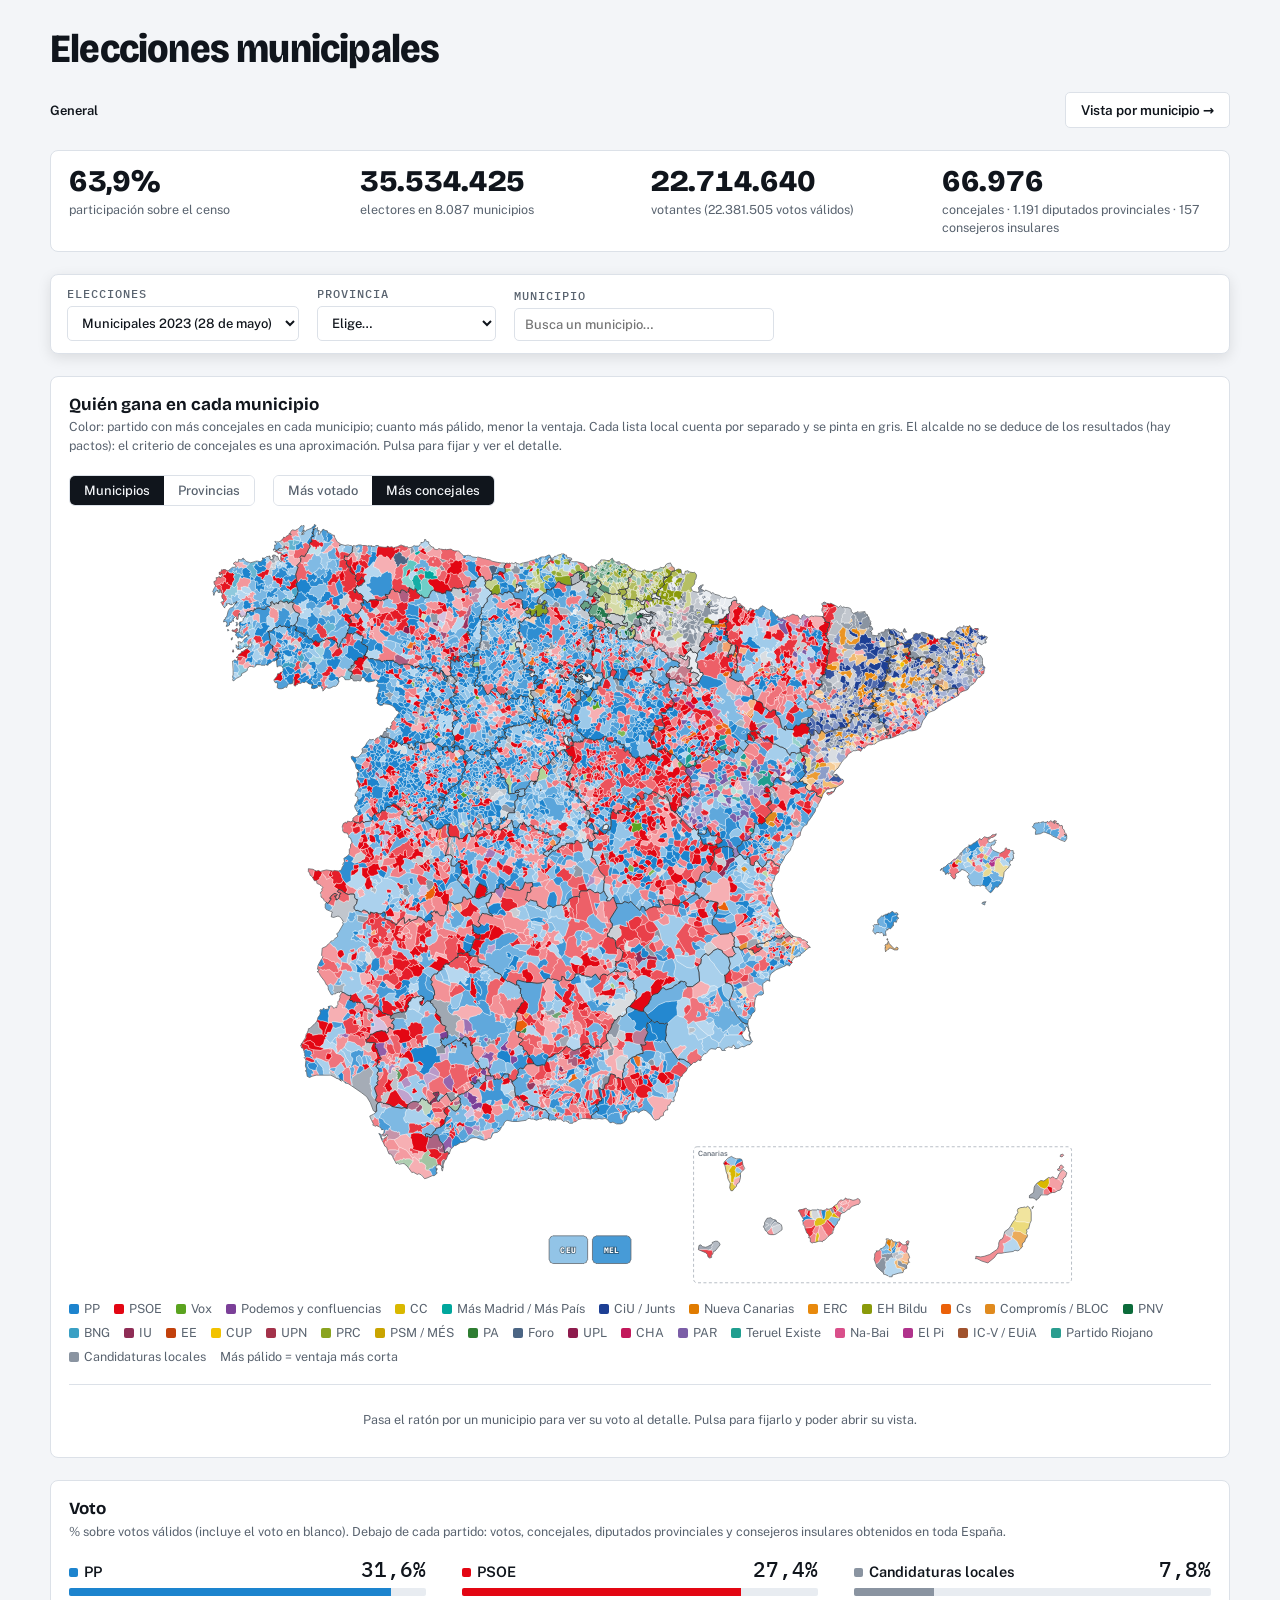
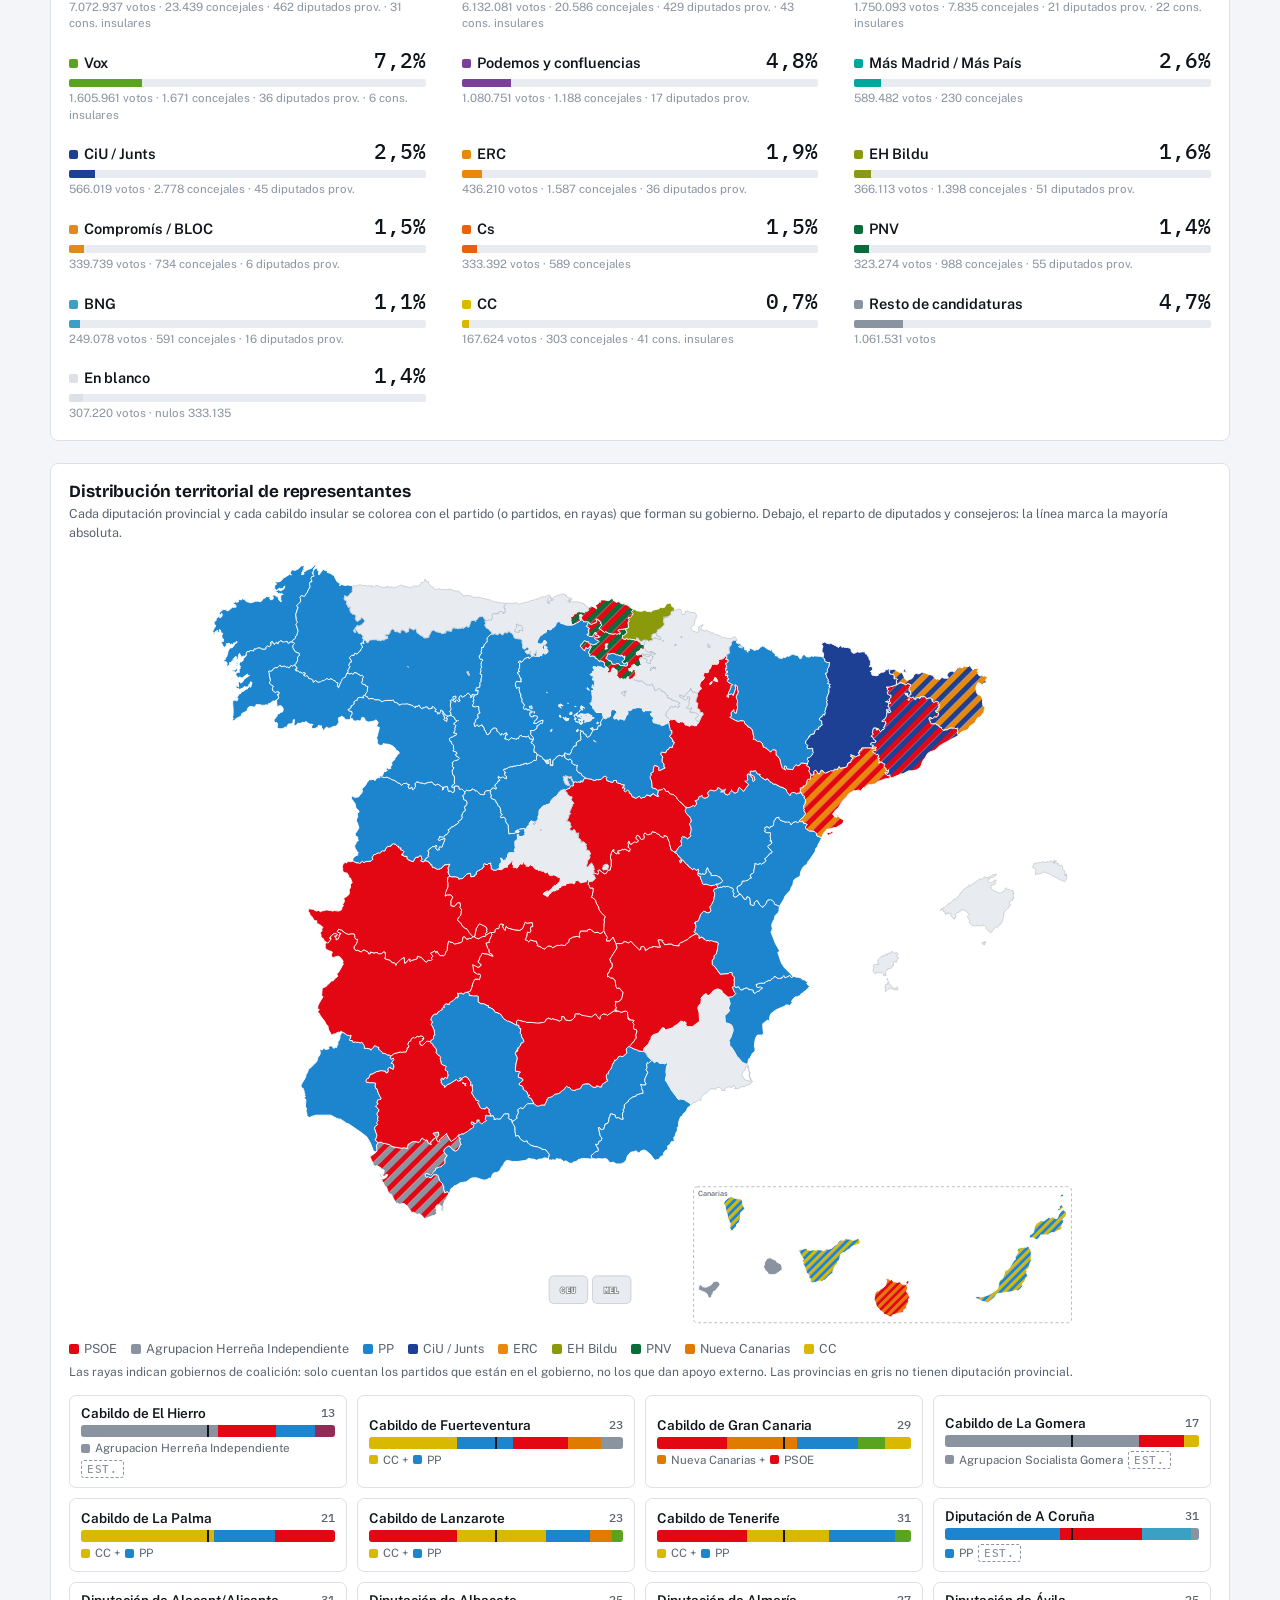
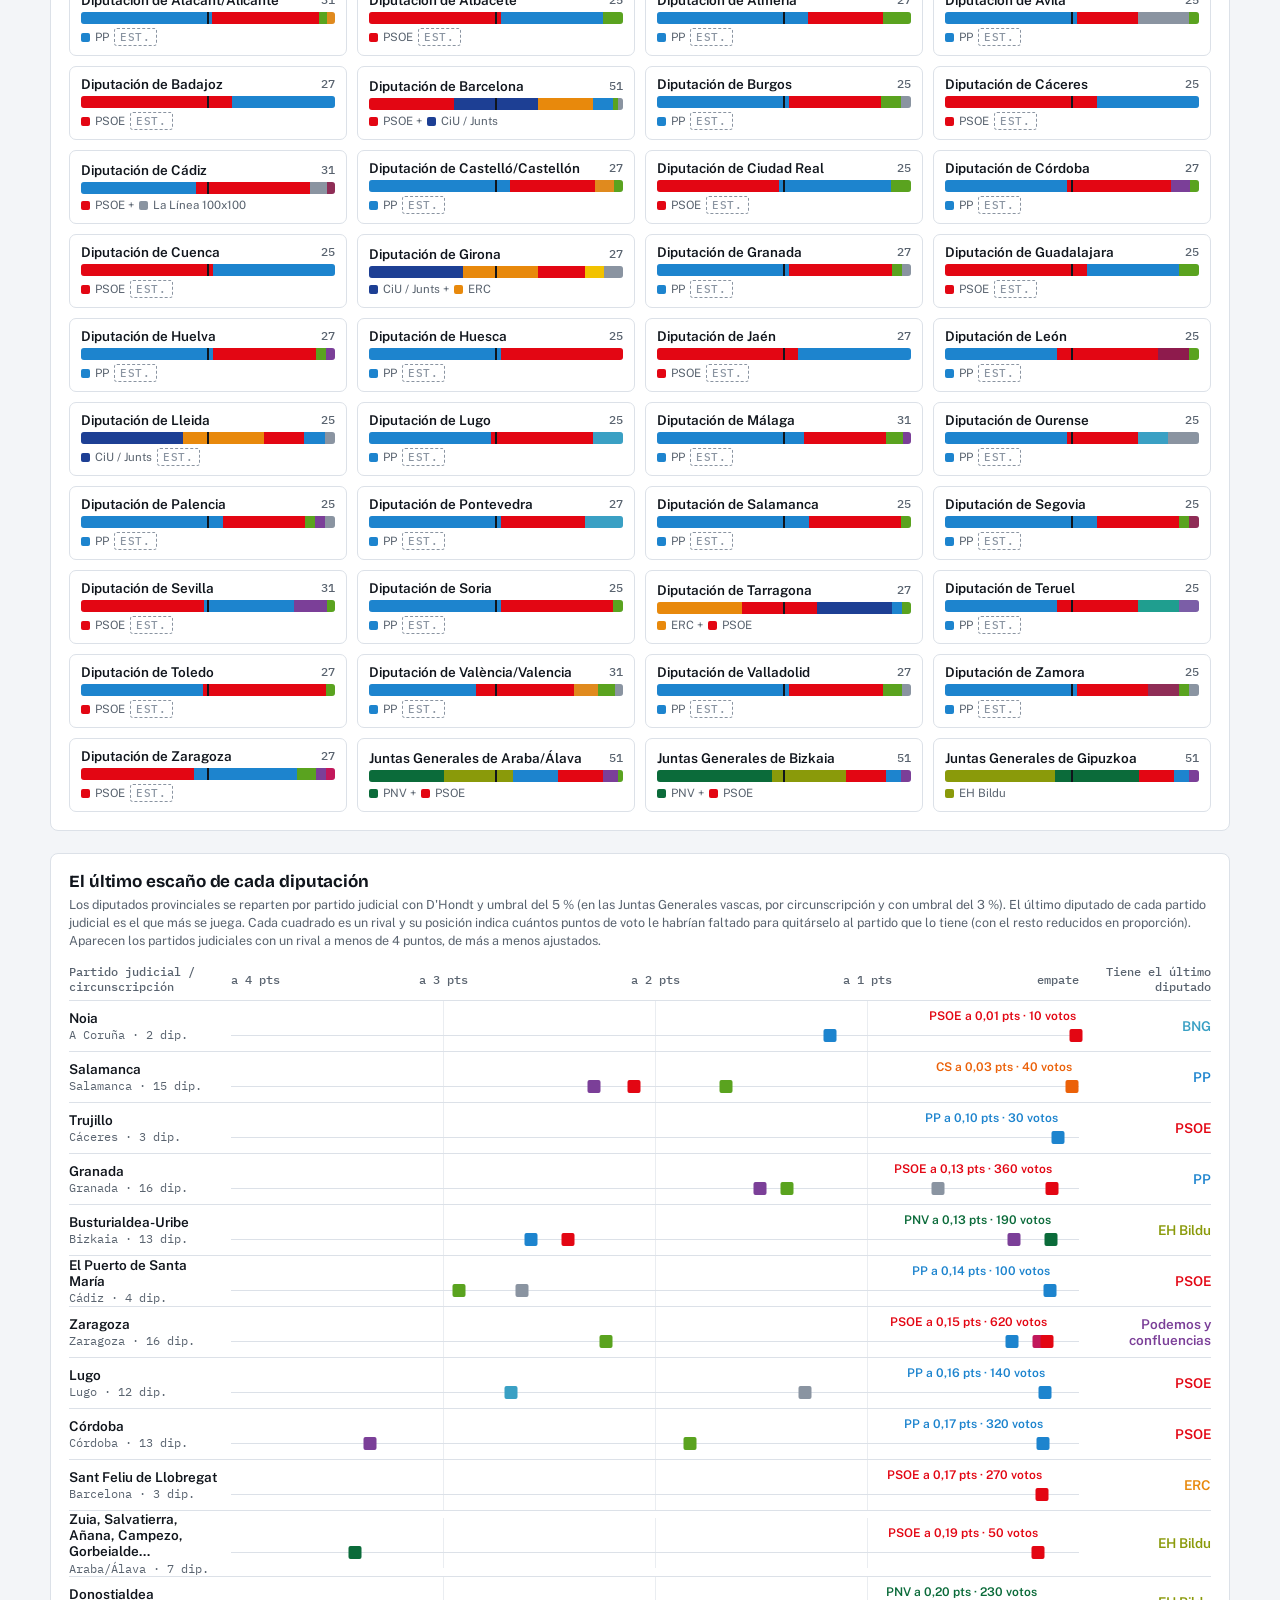
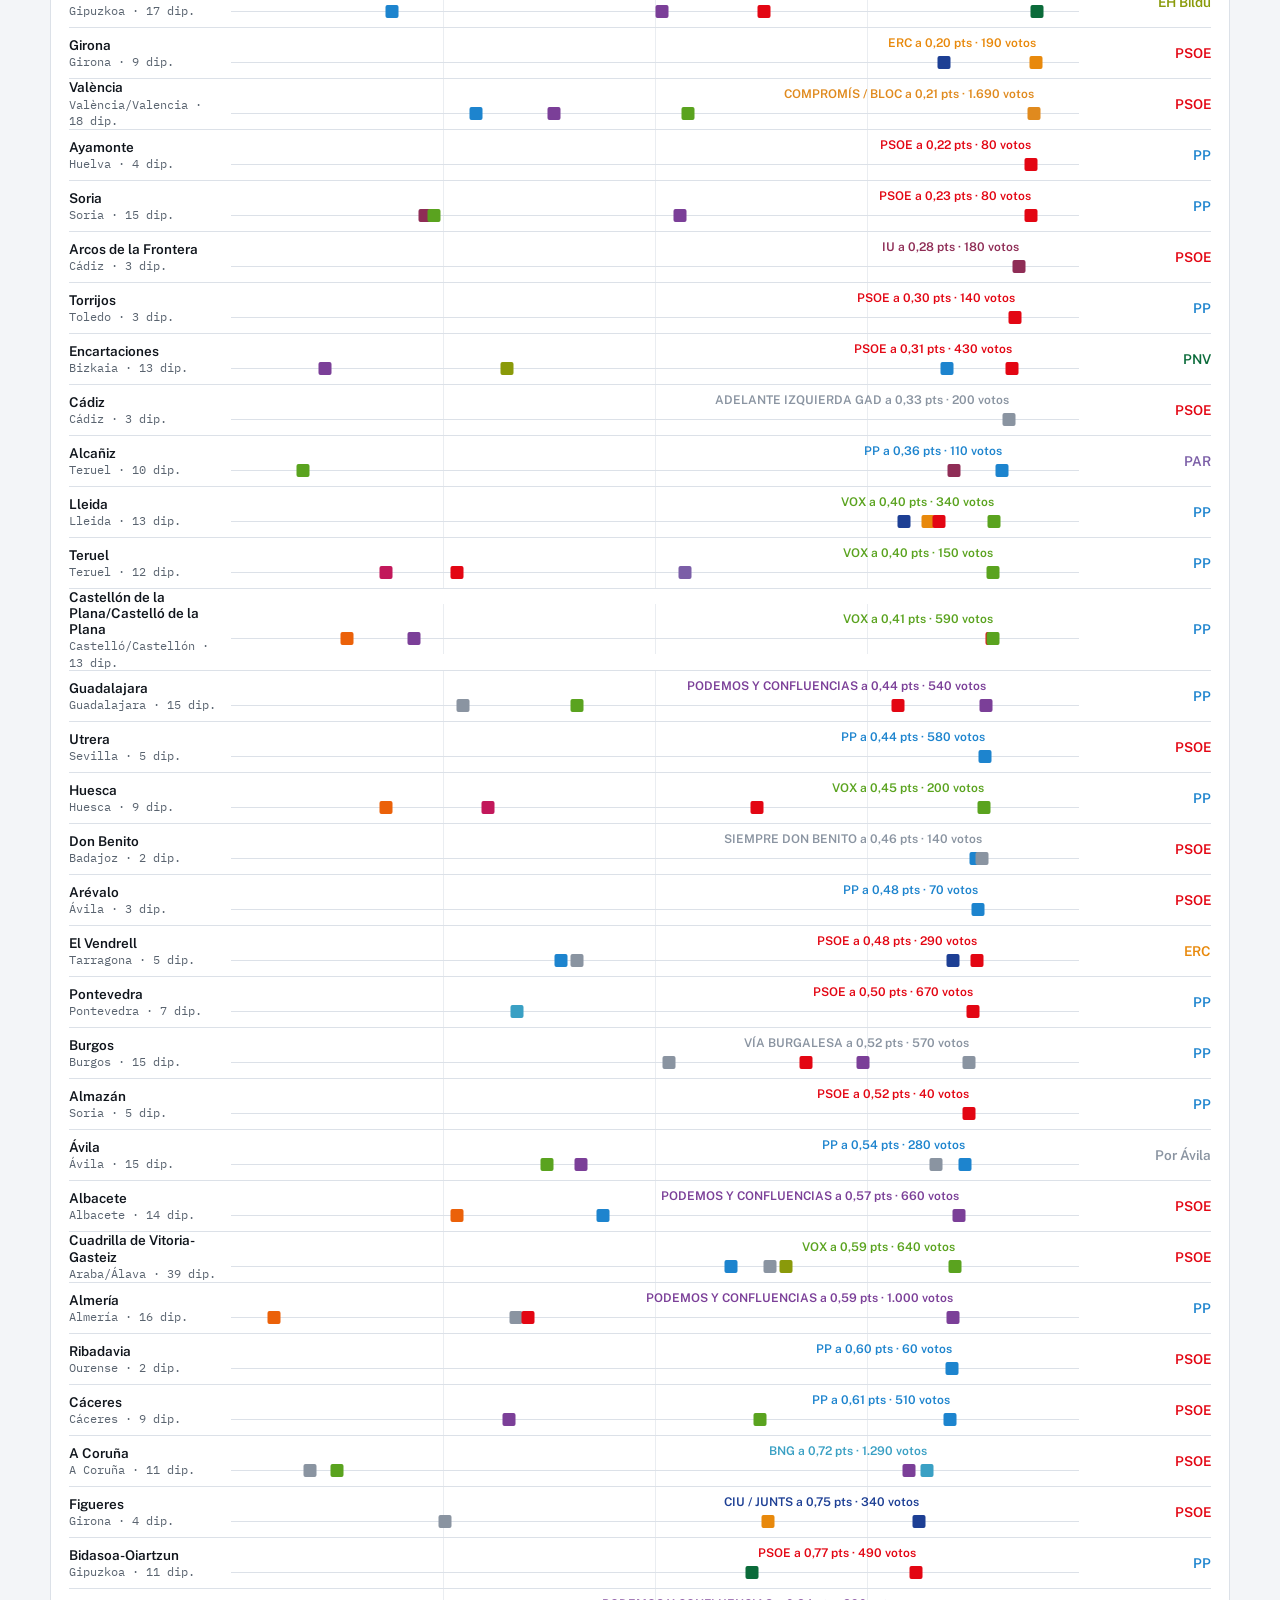
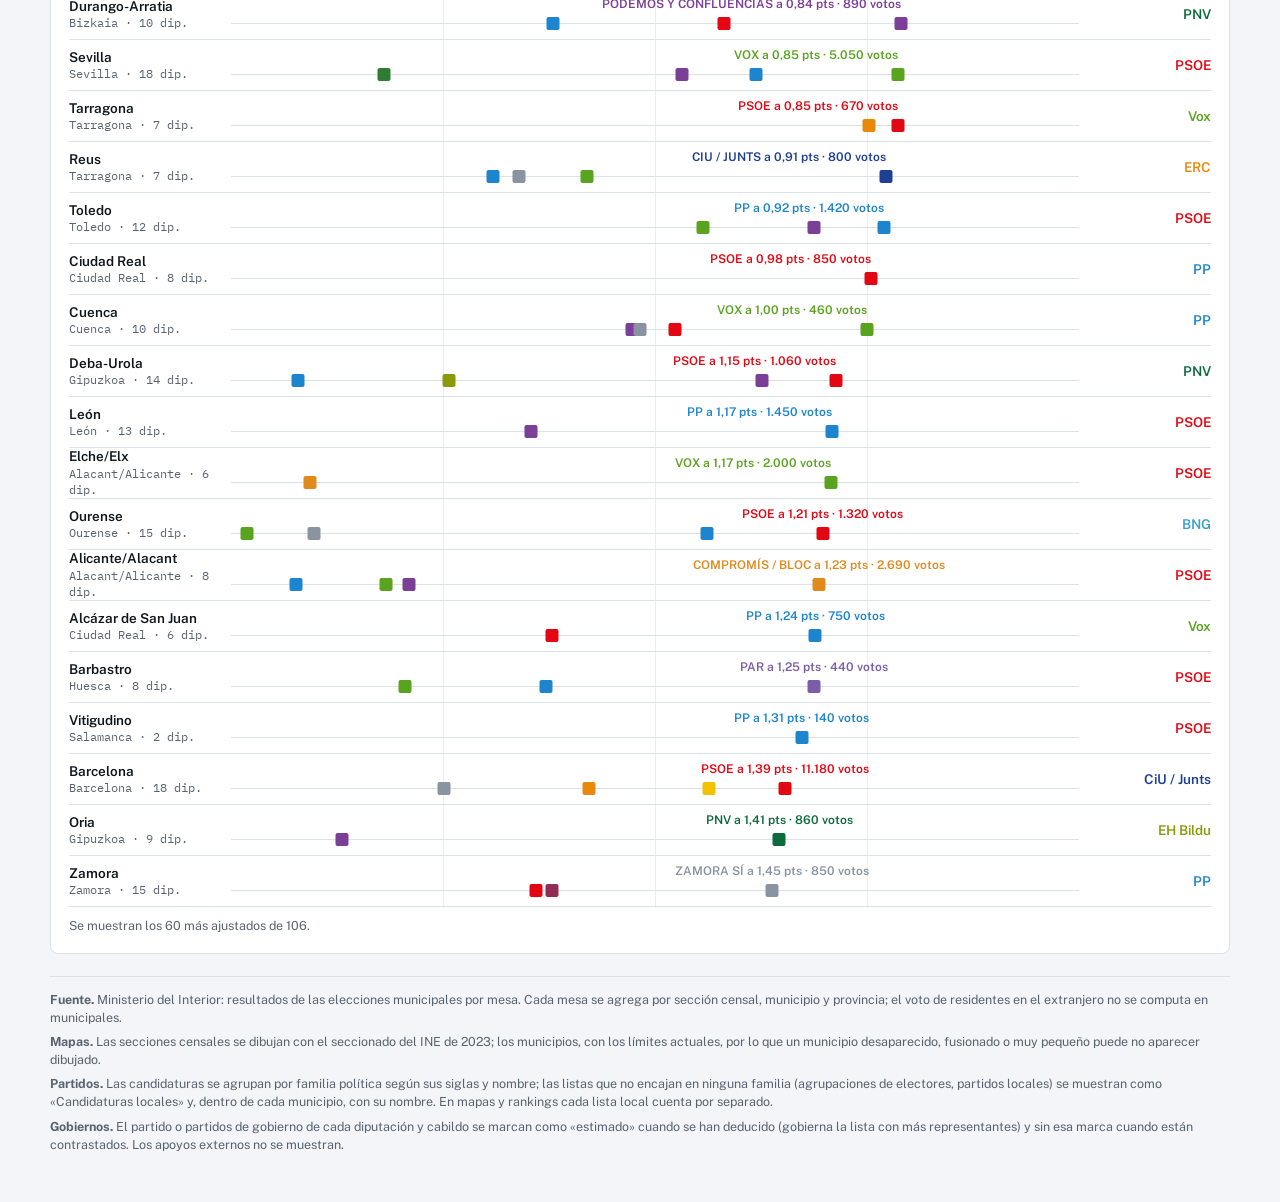
==== commit 7f374268: "Update election data and foral election support Co-authored-by: Copilot App <223556219+Copilot@users" ====
--- a/index.html
+++ b/index.html
@@ -5,7 +5,9 @@
 <meta name="viewport" content="width=device-width,initial-scale=1,viewport-fit=cover">
 <title>Elecciones municipales</title>
 <meta name="description" content="Resultados de las elecciones municipales de España (1979-2023) por sección censal, municipio, provincia, diputación y cabildo.">
-<link rel="stylesheet" href="https://fonts.googleapis.com/css2?family=Bricolage+Grotesque:opsz,wght@12..96,600;12..96,800&family=Public+Sans:wght@400;500;600&family=IBM+Plex+Mono:wght@400;500&display=swap"><link rel="stylesheet" href="css/style.css">
+
+<link rel="stylesheet" href="https://fonts.googleapis.com/css2?family=Bricolage+Grotesque:opsz,wght@12..96,600;12..96,800&family=Public+Sans:wght@400;500;600&family=IBM+Plex+Mono:wght@400;500&display=swap">
+<link rel="stylesheet" href="css/style.css">
 
 </head>
 <body>
@@ -102,7 +104,7 @@
 /* ---------- gobiernos de diputaciones y cabildos ---------- */
 function bodies() {
   const L = [];
-  G.prov.forEach(p => { if (p.dip) L.push({ id: 'd' + p.id, kind: 'd', pid: p.id, n: 'Diputación de ' + p.n, short: p.n, seats: p.dip.s, es: p.dip.es }) });
+  G.prov.forEach(p => { if (p.dip) L.push({ id: 'd' + p.id, kind: 'd', pid: p.id, n: (isF(p.id) ? 'Juntas Generales de ' : 'Diputación de ') + p.n, short: p.n, seats: p.dip.s, es: p.dip.es }) });
   G.cab.forEach(c => L.push({ id: 'c' + c.id, kind: 'c', pid: c.pid, cid: c.id, n: 'Cabildo de ' + c.n, short: c.n, seats: c.s, es: c.es }));
   return L;
 }
@@ -136,19 +138,19 @@
 function lastSeats() {
   const MAXG = 4, L = [];
   if (!G.hasdip) { $('#disp').innerHTML = '<p class="note">En estas elecciones no hay datos de partidos judiciales ni de diputaciones.</p>'; $('#lsnote').textContent = ''; return }
-  $('#lsnote').textContent = `Los diputados provinciales se reparten por partido judicial con D'Hondt y umbral del 5 %. El último diputado de cada partido judicial es el que más se juega. Cada cuadrado es un rival y su posición indica cuántos puntos de voto le habrían faltado para quitárselo al partido que lo tiene (con el resto reducidos en proporción). Aparecen los partidos judiciales con un rival a menos de ${MAXG} puntos, de más a menos ajustados.`;
+  $('#lsnote').textContent = `Los diputados provinciales se reparten por partido judicial con D'Hondt y umbral del 5 % (en las Juntas Generales vascas, por circunscripción y con umbral del 3 %). El último diputado de cada partido judicial es el que más se juega. Cada cuadrado es un rival y su posición indica cuántos puntos de voto le habrían faltado para quitárselo al partido que lo tiene (con el resto reducidos en proporción). Aparecen los partidos judiciales con un rival a menos de ${MAXG} puntos, de más a menos ajustados.`;
   Object.entries(ALL).forEach(([pid, P]) => P.pj.forEach(pj => {
     const seats = pj[2]; if (seats < 2) return;
-    const E = ents(pj[6], pj[7]), A = analyzeE(E, pj[4], seats, 0.05); if (!A.lastW) return;
+    const E = ents(pj[6], pj[7]), A = analyzeE(E, pj[4], seats, THR(pid)); if (!A.lastW) return;
     const h = A.lastW.k, gaps = [];
-    A.L.forEach((e, j) => { if (j === h) return; const nd = needShare(A.row, j, seats, A.es[j] + 1, 0.05); if (nd !== null) gaps.push([j, (nd - A.row[j]) * 100, (nd - A.row[j]) * A.valid]) });
+    A.L.forEach((e, j) => { if (j === h) return; const nd = needShare(A.row, j, seats, A.es[j] + 1, THR(pid)); if (nd !== null) gaps.push([j, (nd - A.row[j]) * 100, (nd - A.row[j]) * A.valid]) });
     gaps.sort((x, y) => x[1] - y[1]);
     if (gaps.length && gaps[0][1] <= MAXG) L.push({ pid, pj, A, h, gaps: gaps.filter(g => g[1] <= MAXG).slice(0, 4) });
   }));
   L.sort((x, y) => x.gaps[0][1] - y.gaps[0][1]);
   const fm = x => x.toFixed(2).replace('.', ','), xx = g => (1 - Math.min(g, MAXG) / MAXG) * 100;
   const ticks = [4, 3, 2, 1, 0].map(v => `<span class="${v % 2 ? 'o' : ''}" style="left:${(1 - v / MAXG) * 100}%">${v === 0 ? 'empate' : 'a ' + v + ' pts'}</span>`).join('');
-  let h = `<div class="ax"><span>Partido judicial</span><div class="tk">${ticks}</div><span class="hh">Tiene el último diputado</span></div>`;
+  let h = `<div class="ax"><span>Partido judicial / circunscripción</span><div class="tk">${ticks}</div><span class="hh">Tiene el último diputado</span></div>`;
   L.slice(0, 60).forEach(d => {
     const g0 = d.gaps[0], pos = xx(g0[1]), al = pos > 70 ? `right:${100 - pos}%;text-align:right` : `left:${pos}%;transform:translateX(-50%)`, ln = j => d.A.L[j];
     const sq = d.gaps.slice().reverse().map(g => `<span class="sq" style="left:${xx(g[1])}%;background:${pcol(ln(g[0]).i)}" title="${esc(en(ln(g[0])))} a ${fm(g[1])} pts · unos ${nf(Math.ceil(g[2] / 10) * 10)} votos"></span>`).join('');
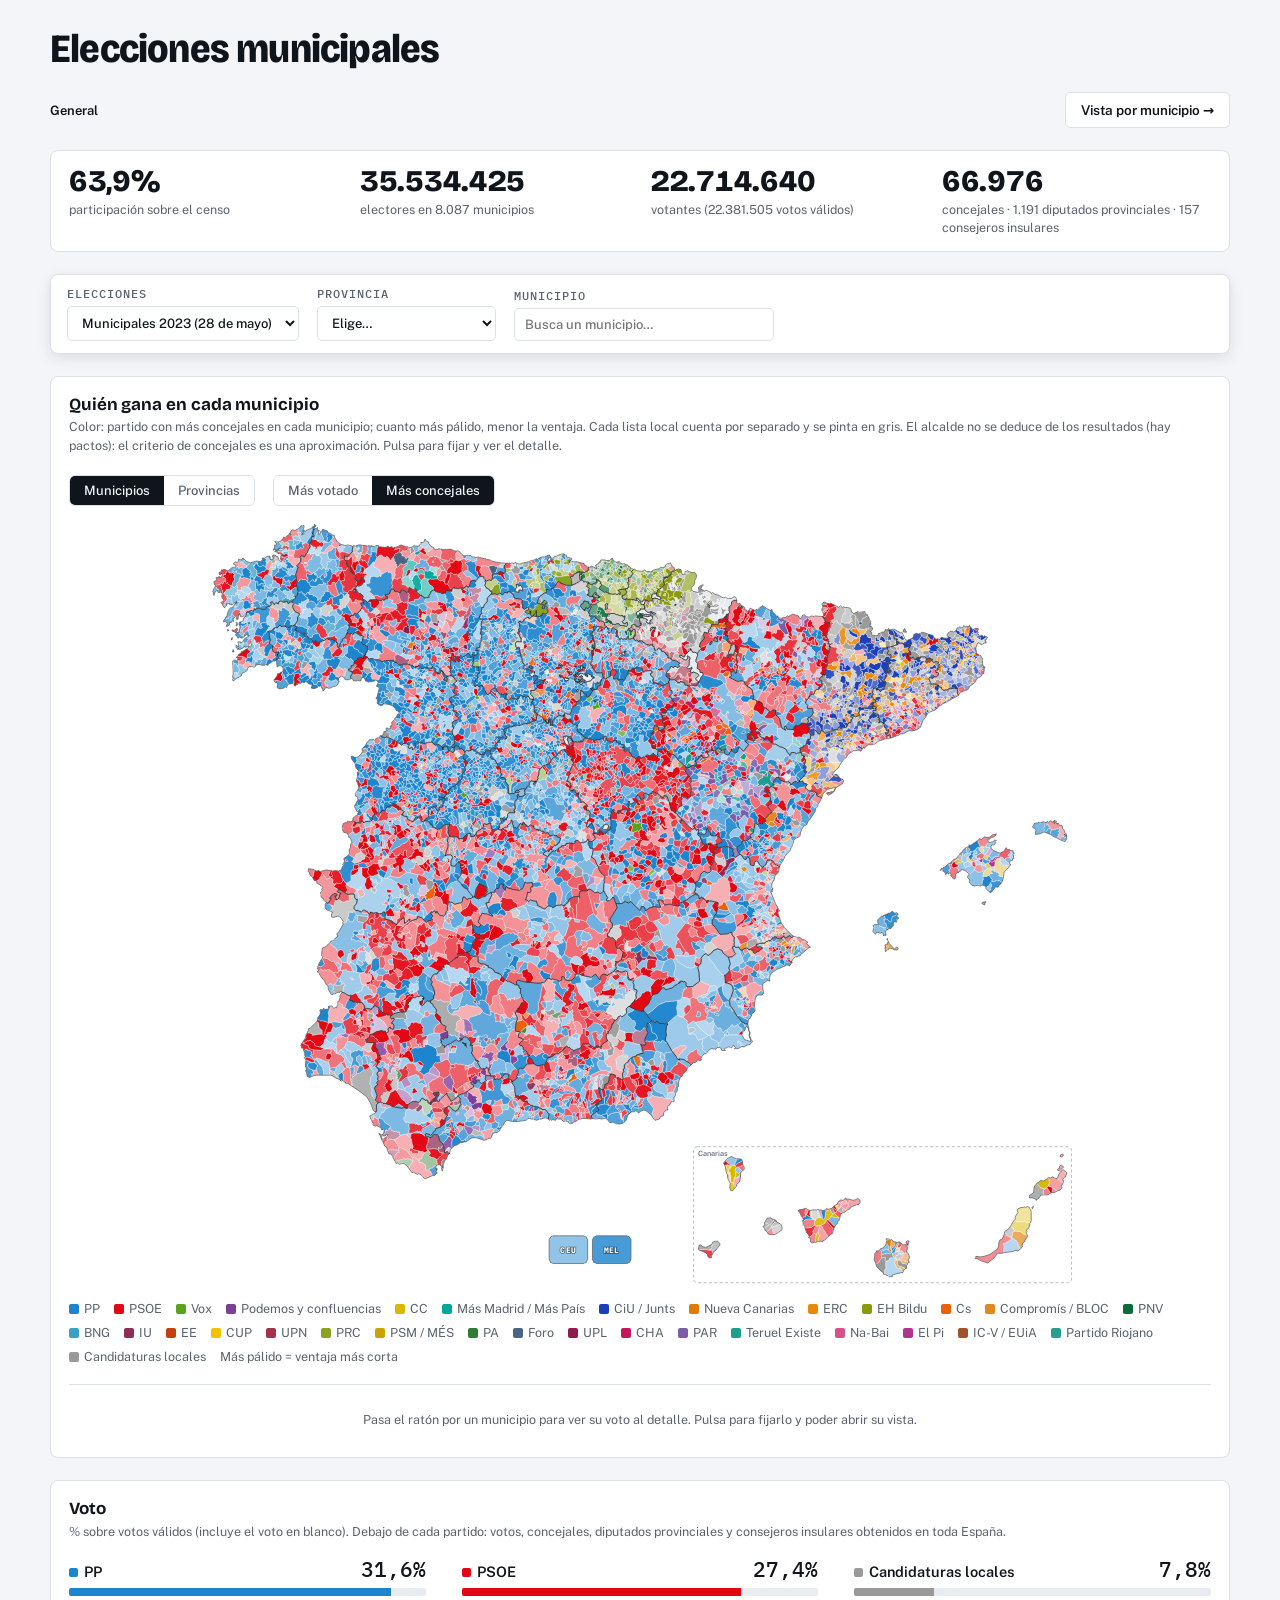
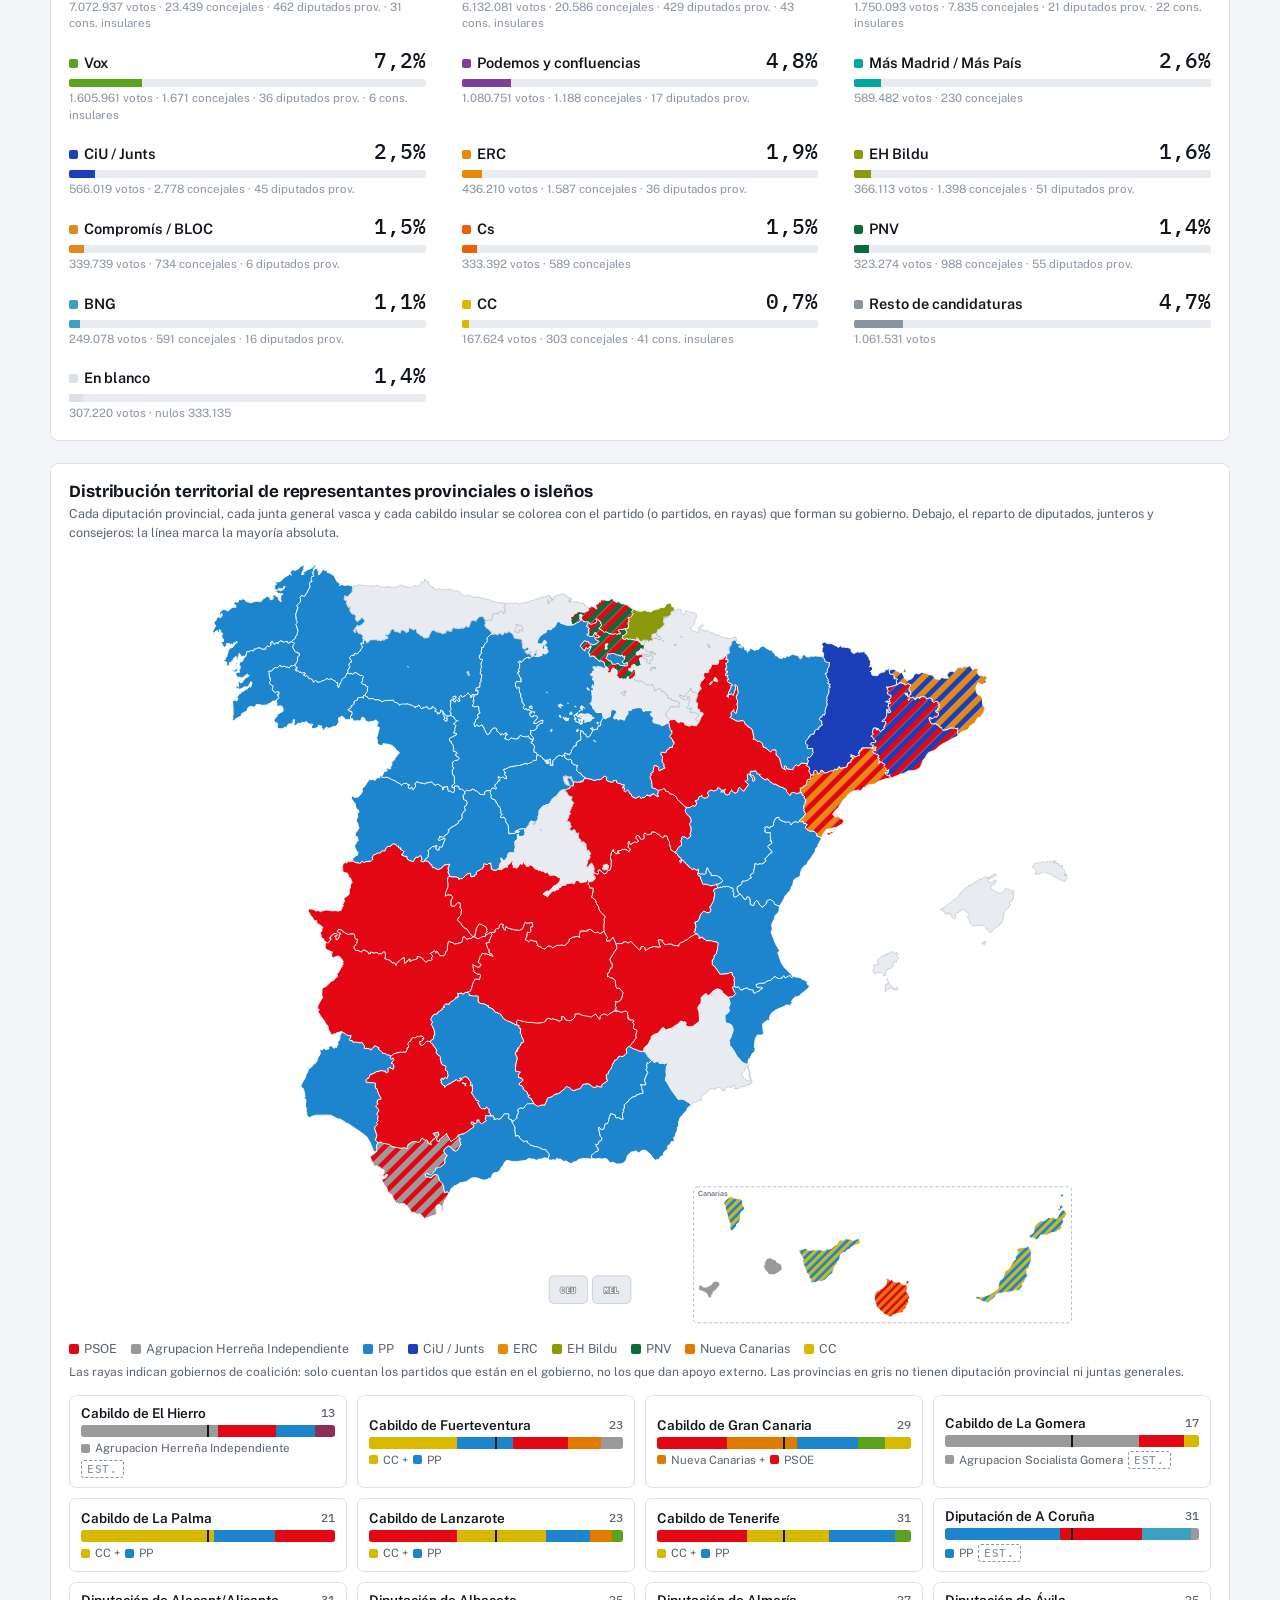
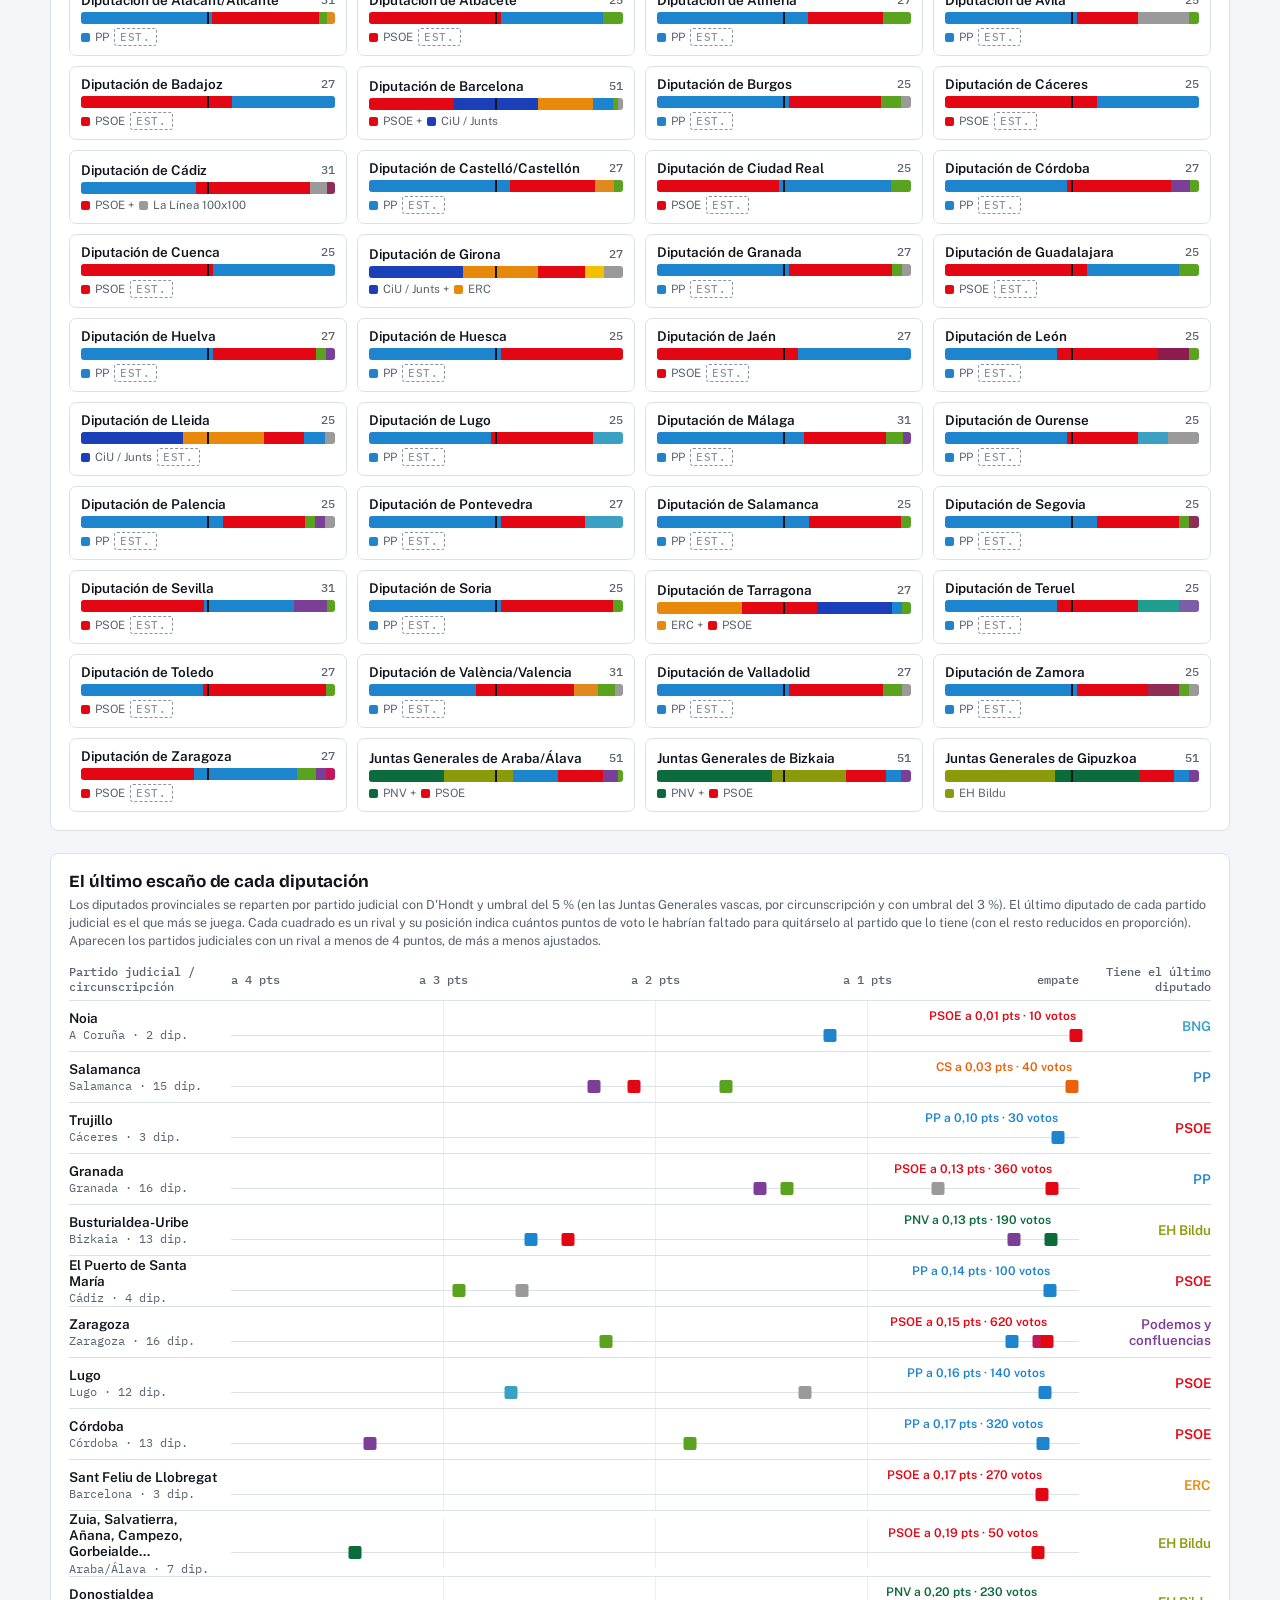
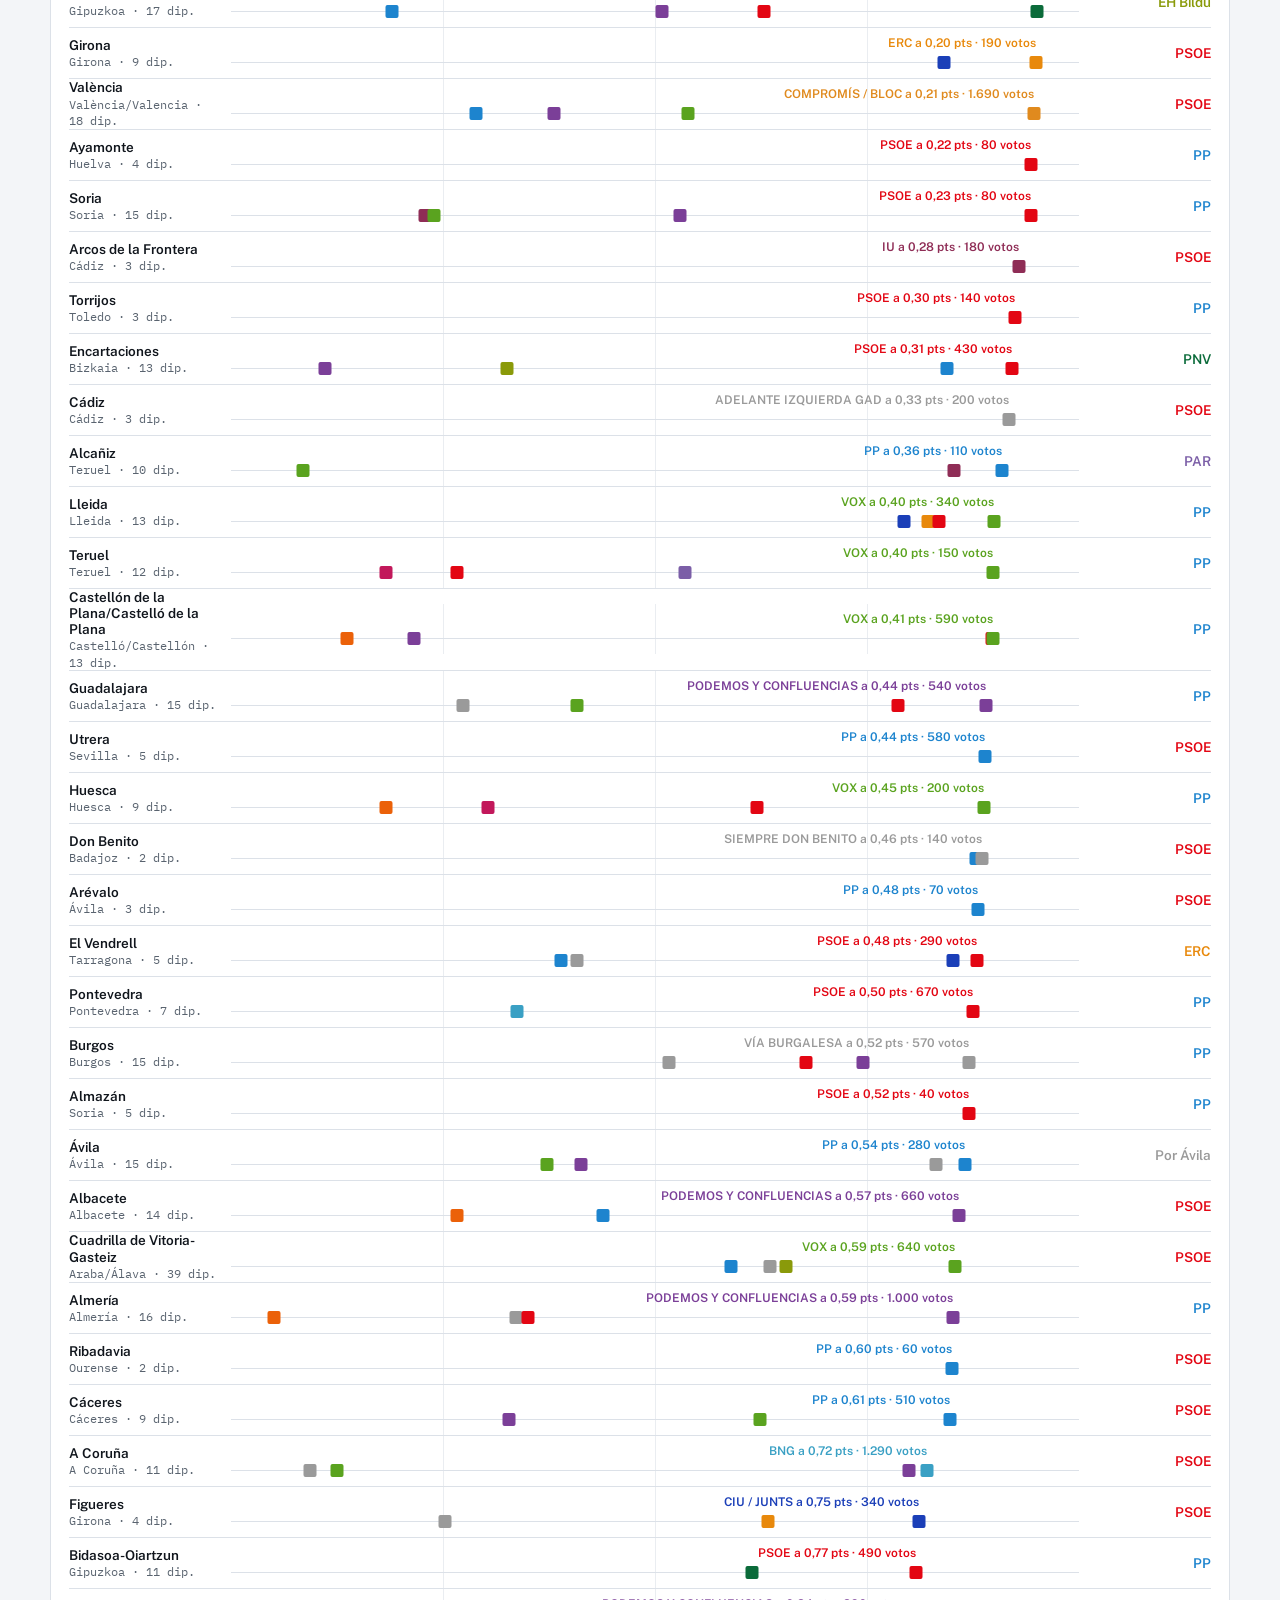
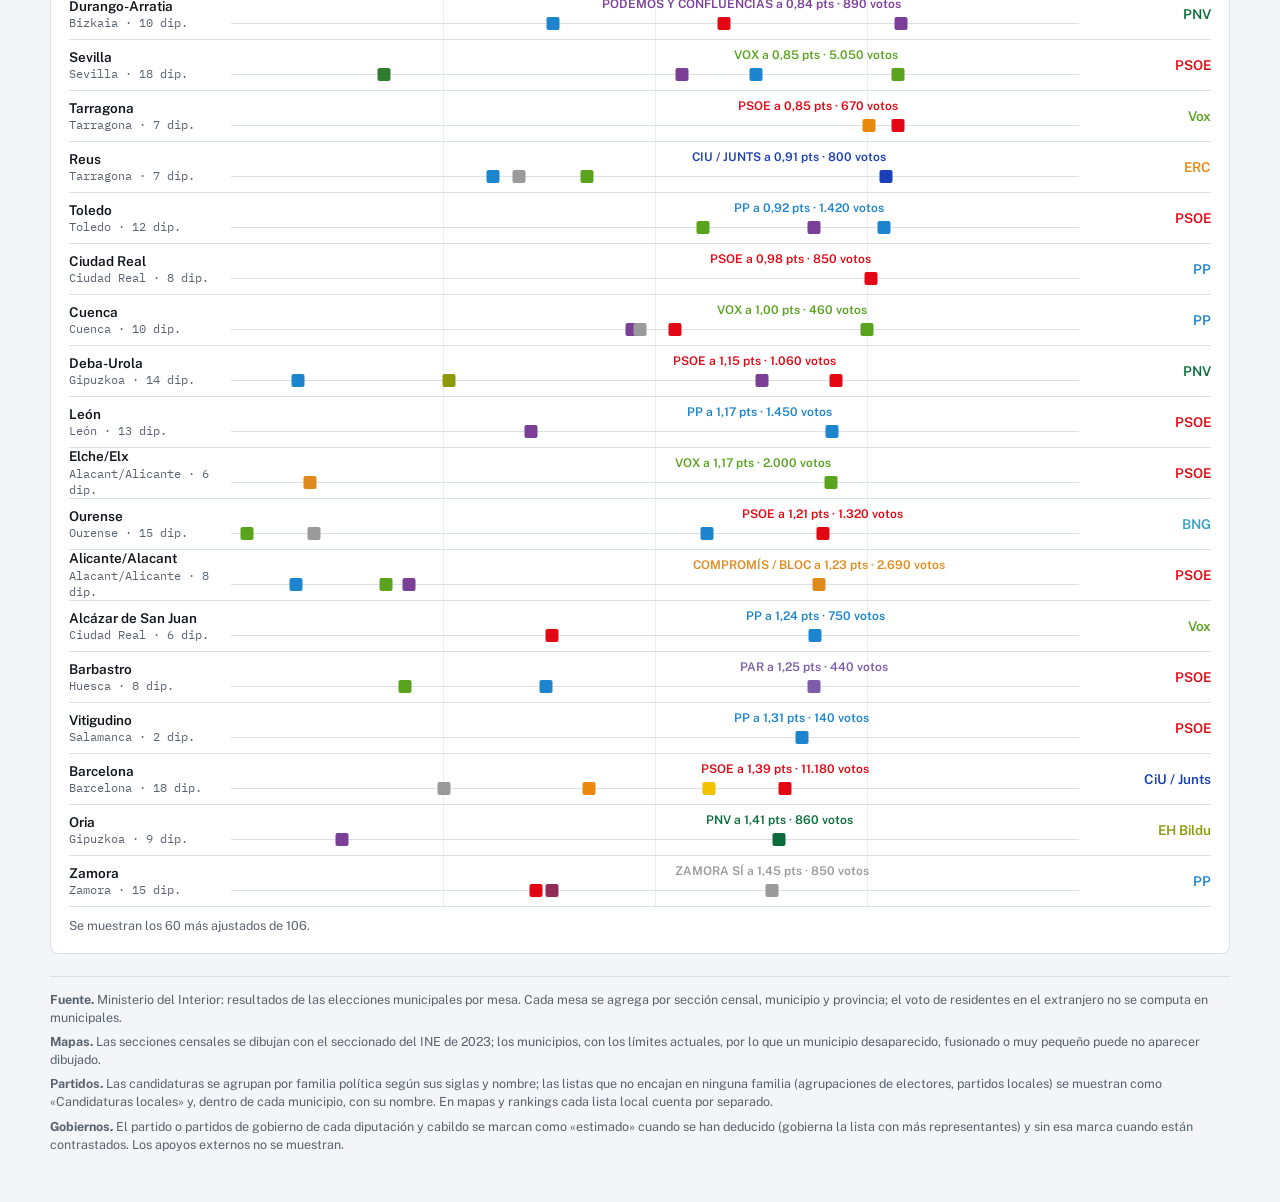
==== commit 36783172: "Clarify territorial representatives visualization Co-authored-by: Copilot App <223556219+Copilot@use" ====
--- a/index.html
+++ b/index.html
@@ -41,11 +41,11 @@
   </section>
 
   <section class="card" id="terr">
-    <h2>Distribución territorial de representantes</h2>
+    <h2>Distribución territorial de representantes provinciales o isleños</h2>
     <p class="note" id="tnote"></p>
-    <svg class="natmap" id="tmap" role="img" aria-label="Mapa de gobiernos de diputaciones y cabildos"></svg>
+    <svg class="natmap" id="tmap" role="img" aria-label="Mapa de gobiernos de diputaciones, juntas generales y cabildos"></svg>
     <div class="leg" id="tleg"></div>
-    <p class="tnote">Las rayas indican gobiernos de coalición: solo cuentan los partidos que están en el gobierno, no los que dan apoyo externo. Las provincias en gris no tienen diputación provincial.</p>
+    <p class="tnote">Las rayas indican gobiernos de coalición: solo cuentan los partidos que están en el gobierno, no los que dan apoyo externo. Las provincias en gris no tienen diputación provincial ni juntas generales.</p>
     <div class="cards" id="tcards"></div>
   </section>
 
@@ -111,8 +111,8 @@
 function bodyList(b) { return b.es.map((s, i) => ({ i, s })).filter(x => x.s > 0).sort((a, c) => c.s - a.s) }
 function terr() {
   const B = bodies(), svg = $('#tmap');
-  if (!B.length || !Object.keys(GOV).length) { $('#terr').querySelector('.tnote').hidden = true; $('#tnote').textContent = 'En estas elecciones no hay datos de diputaciones ni cabildos: las diputaciones se eligen por partido judicial desde 1987 y los cabildos canarios tienen datos desde 1987.'; svg.style.display = 'none'; return }
-  $('#tnote').textContent = 'Cada diputación provincial y cada cabildo insular se colorea con el partido (o partidos, en rayas) que forman su gobierno. Debajo, el reparto de diputados y consejeros: la línea marca la mayoría absoluta.';
+  if (!B.length || !Object.keys(GOV).length) { $('#terr').querySelector('.tnote').hidden = true; $('#tnote').textContent = 'En estas elecciones no hay datos de diputaciones ni cabildos: las diputaciones y las juntas generales se eligen por partido judicial o circunscripción desde 1987 y los cabildos canarios tienen datos desde 1987.'; svg.style.display = 'none'; return }
+  $('#tnote').textContent = 'Cada diputación provincial, cada junta general vasca y cada cabildo insular se colorea con el partido (o partidos, en rayas) que forman su gobierno. Debajo, el reparto de diputados, junteros y consejeros: la línea marca la mayoría absoluta.';
   const bm = {}; B.forEach(b => bm[b.id] = b); svg.setAttribute('viewBox', `0 0 ${MAP.w} ${MAP.h}`);
   let h = '', used = new Map();
   const tip = b => { const g = govOf(b.id); return `${b.n} · ${b.seats} ${b.kind === 'd' ? 'diputados' : 'consejeros'}${g ? ' · gobierno: ' + g.parts.map(p => p.n).join(' + ') : ''} · ${bodyList(b).map(x => pname(x.i) + ' ' + x.s).join(', ')}` };
--- a/css/style.css
+++ b/css/style.css
@@ -462,3 +462,7 @@
 .rows{display:grid;grid-template-columns:1fr;gap:14px 36px}
 @media (min-width:760px){.rows{grid-template-columns:repeat(2,minmax(0,1fr))}}
 @media (min-width:1180px){.rows{grid-template-columns:repeat(3,minmax(0,1fr))}}
+
+.zbtn{position:absolute;top:8px;right:8px;z-index:5;font:inherit;font-size:12px;padding:5px 10px;border-radius:8px;border:1px solid var(--rule);background:var(--surface);color:var(--ink);cursor:pointer;box-shadow:0 1px 4px rgba(0,0,0,.15)}
+.zbtn:hover{background:var(--bg)}
+svg.natmap.panning,svg.pmap.panning{cursor:grabbing}
